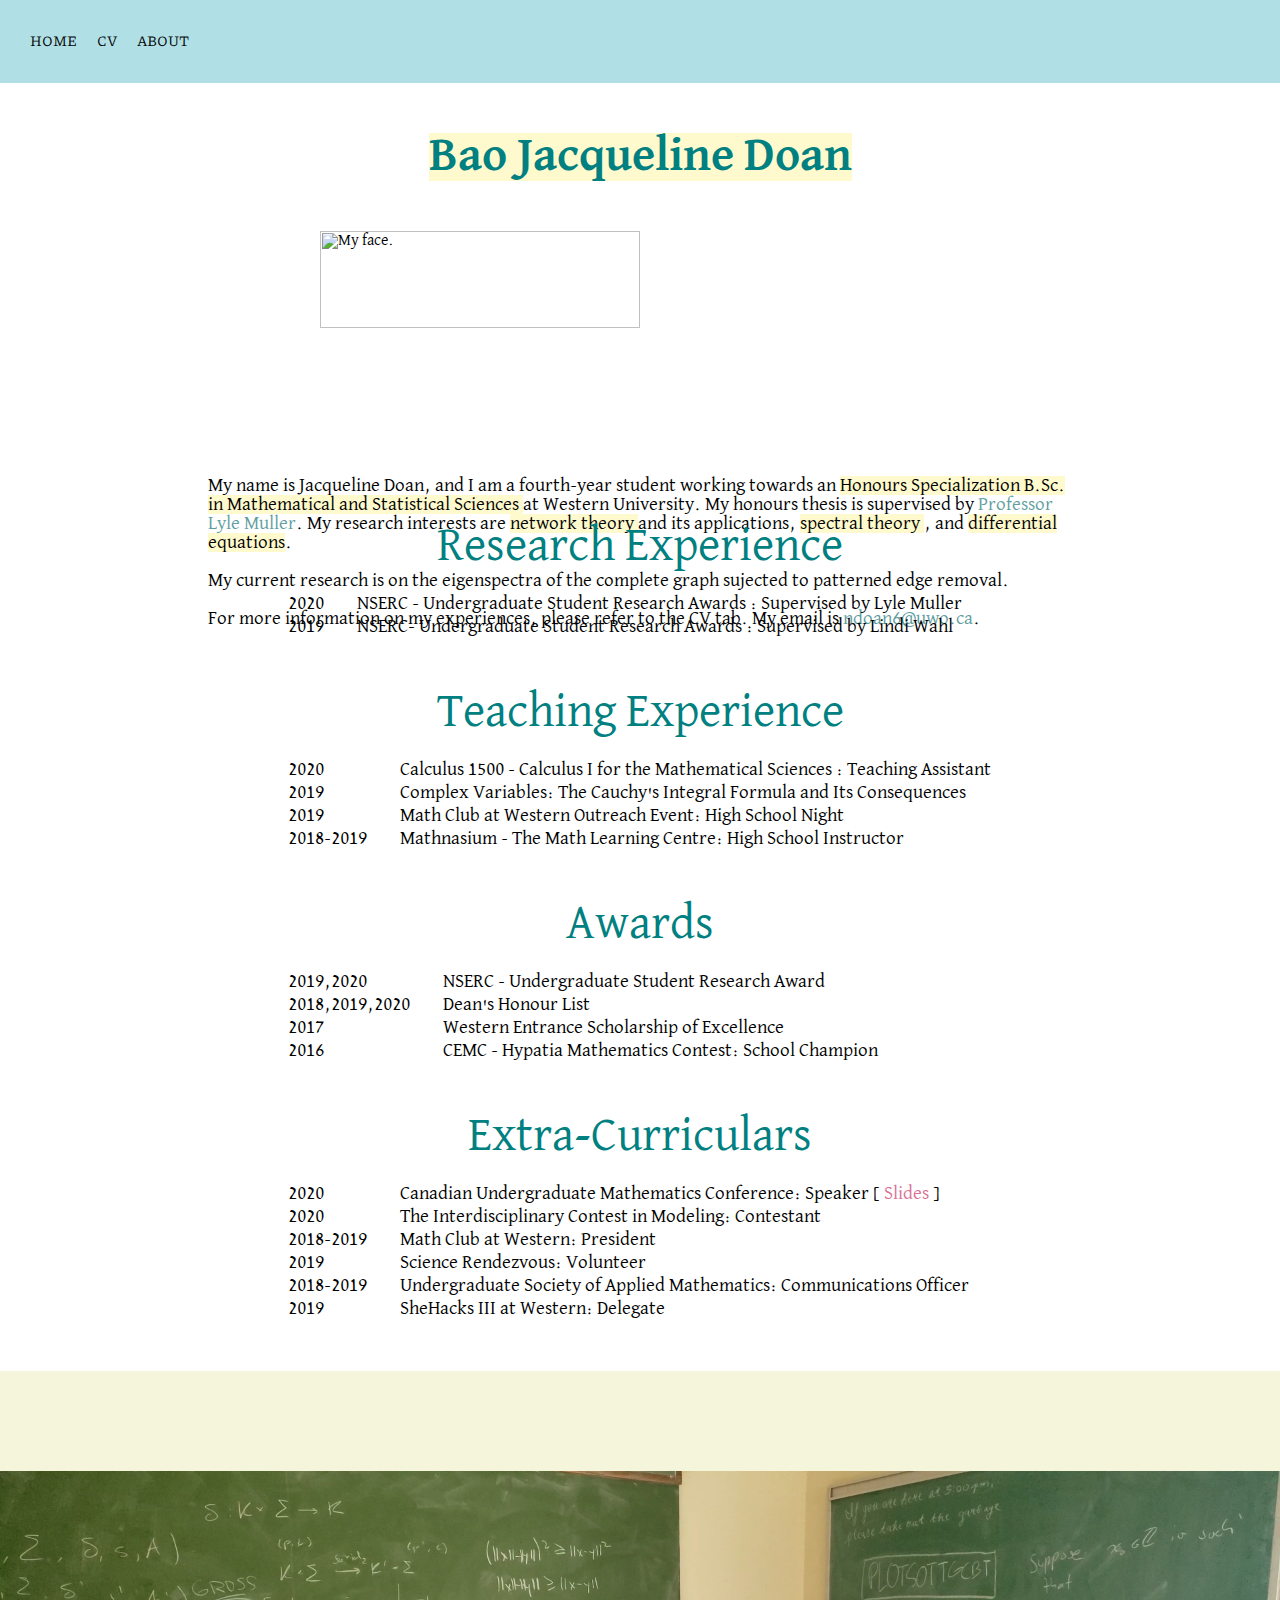
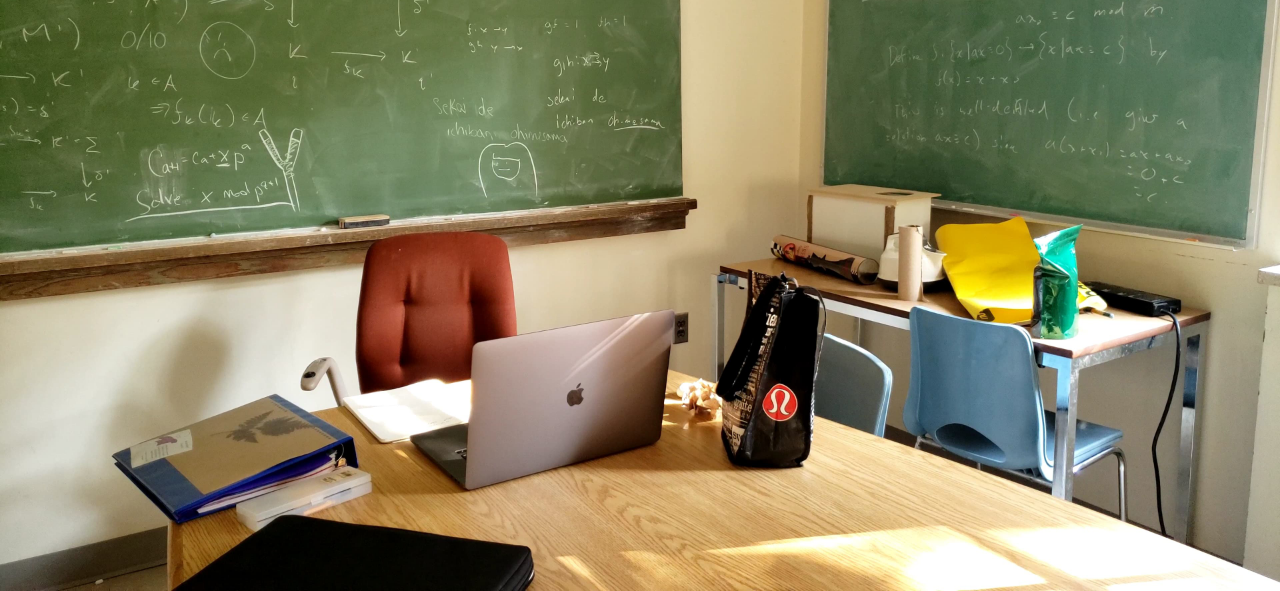
==== index.html @ bd66a8ce "Add files via upload" ====
</<!DOCTYPE html>
<html lang="en" dir="ltr">
<!-- Hello, fancy seeing you here. Before you look at my codes, keep in mind that I learned HTML and CSS in a day and put this website together right after.
Go easy on me. -->
  <head>
    <meta  harset="utf-8" name="viewport" content="width=device-width, initial-scale=1">
    <title>Jacqueline Doan</title>
    <!-- fonts go here -->
    <link href="https://fonts.googleapis.com/css2?family=David+Libre&display=swap" rel="stylesheet">
    <link href="https://fonts.googleapis.com/css2?family=Piazzolla:ital,wght@1,600&display=swap" rel="stylesheet">
    <link rel="stylesheet" href="styles.css">
  </head>
  <body>
    <div class="container">
            <!-- NAVBAR-->
            <div class="nav-wrapper" id="navbar">
                <div class="leftside">
                      <div class="nav-link-wrapper">
                          <a href="index.html">Home</a>
                      </div>
                      <div class="nav-link-wrapper">
                          <a href="CVweb.pdf">CV</a>
                      </div>
                      <div class="nav-link-wrapper">
                          <a href="about.html">About</a>
                      </div>
                </div>
              <!-- <div class="rightside">
                      <div class="brand">
                        <div> JACQUELINE DOAN </div>
                      </div>
              </div> -->
            </div>
            <!-- CONTENT -->
            <div class="content-wrapper" >

               <div class="profile-wrapper">
                 <div class="name">
                   <span class="highlightme"> Bao Jacqueline Doan </span>
                 </div>
                <div class="profile-img">
                <img src="images/profile3.jpeg" alt="My face." style="height:50%;">
                </div>
                <div class="subtitles">
                  <p> My name is Jacqueline Doan, and I am a fourth-year student working towards an <span class="highlightme">Honours Specialization B.Sc. in Mathematical and Statistical Sciences </span> at Western University. My honours thesis is supervised by <a href="https://www.mullerlab.ca">Professor Lyle Muller</a>.
                  My research interests are <span class="highlightme">network theory </span> and its applications, <span class="highlightme">spectral theory </span>, and <span class="highlightme">differential equations</span>. </p>
                  <p> My current research is on the eigenspectra of the complete graph sujected to patterned edge removal. </p>
                  <p>For more information on my experiences, please refer to the CV tab. My email is <a href="mailto:ndoan6@uwo.ca">ndoan6@uwo.ca</a>. </p>
               </div>
              </div>

              <div class="cvsum-wrapper">
                  <div class="title"> Research Experience </div>
                    <div class"experiences">
                        <table class="center">
                              <tr>
                              <td>2020</td>
                              <td> NSERC - Undergraduate Student Research Awards : Supervised by Lyle Muller </td>
                              </tr>
                              <tr>
                              <td>2019</td>
                              <td> NSERC- Undergraduate Student Research Awards : Supervised by Lindi Wahl</td>
                            </tr>
                          </table>
                        </div>
                  <!-- <div class="experiences">
                      <div class="ls"> <div> 2020 </div> <div>2019</div>  </div>
                      <div class="rs">
                        <div> Natural Sciences and Engineering Research Council of Canada - Undergraduate Student Research Awards : Supervised by Lyle Muller </div>
                        <div> Natural Sciences and Engineering Research Council of Canada - Undergraduate Student Research Awards : Supervised by Lindi Wahl </div>

                     </div>
                  </div> -->
                  <div class="title"> Teaching Experience </div>
                  <div class="experiences">
                      <table class="center" >
                        <tr>
                        <td> 2020 </td> <td> Calculus 1500 - Calculus I for the Mathematical Sciences : Teaching Assistant </td>
                        </tr>
                        <tr>
                        <td> 2019 </td> <td> Complex Variables: The Cauchy's Integral Formula and Its Consequences</td>
                        </tr>
                        <tr>
                        <td> 2019 </td> <td> Math Club at Western Outreach Event: High School Night </td>
                        </tr>
                        <tr>
                        <td> 2018-2019 </td> <td> Mathnasium - The Math Learning Centre: High School Instructor </td>
                        </tr>
                      </table>
                  </div>
                  <div class="title"> Awards </div>
                  <div class="experiences">
                    <table class="center" >
                      <tr>
                      <td> 2019,2020 </td> <td> NSERC - Undergraduate Student Research Award </td>
                      </tr>
                      <tr>
                      <td> 2018,2019,2020 </td> <td> Dean's Honour List</td>
                      </tr>
                      <tr>
                      <td> 2017 </td> <td> Western Entrance Scholarship of Excellence </td>
                      </tr>
                      <tr>
                      <td> 2016 </td> <td> CEMC - Hypatia Mathematics Contest: School Champion </td>
                      </tr>
                    </table>
                  </div>
                  <div class="title"> Extra-Curriculars </div>
                  <div class="experiences">
                    <table class="center" >
                      <tr>
                      <td> 2020 </td> <td> Canadian Undergraduate Mathematics Conference: Speaker [<a href="CUMC2020.pdf"> Slides </a>] </td>
                      </tr>
                      <tr>
                      <td> 2020 </td> <td> The Interdisciplinary Contest in Modeling: Contestant</td>
                      </tr>
                      <tr>
                      <td> 2018-2019 </td> <td> Math Club at Western: President </td>
                      </tr>
                      <tr>
                      <td> 2019 </td> <td> Science Rendezvous: Volunteer </td>
                      </tr>
                      <td> 2018-2019 </td> <td> Undergraduate Society of Applied Mathematics: Communications Officer </td>
                      </tr>
                      <tr>
                      <td> 2019 </td> <td> SheHacks III at Western: Delegate </td>
                      </tr>
                    </table>
                  </div>
              </div>
          </div>
          <!-- FOOTER -->
          <div class="footer-wrapper">
          <img src="images/backgroundmath2.jpg" alt="room.">
          <div class="overlay">
            <div class="footer-text">
                <p> Please feel free to reach out to me at <a href="mailto:ndoan6@uwo.ca">ndoan6@uwo.ca</a> if you have any questions. </p>
            </div>
          </div>


        </div>
  </div>

<script>

  window.onscroll = function() {myFunction()};

  var header = document.getElementById("navbar");
  var sticky = header.offsetTop;

  function myFunction() {
    if (window.pageYOffset >= sticky) {
      header.classList.add("sticky");
    } else {
      header.classList.remove("sticky");
    }
  }
  </script>

  </body>
</html>
---- styles.css ----
/*Master style*/
body{
  margin: 0px;
}

.highlightme {background-color: LemonChiffon;}

.container{
  display: grid;
  grid-template-columns: 1fr;
  background-color: Beige;
}

.sticky {
  position: fixed;
  top: 0;
  width: 100%;
}

.sticky + .content-wrapper {
  padding-top: 60px;
}

a:link{
     color: PaleVioletRed;
     text-decoration: none;
}

a:hover{
     color: LightCoral;
     text-decoration: none;
}
a:visited{
  color: PaleVioletRed;
  text-decoration: line-through;
}


/* NAVBAR*/

.nav-wrapper{
  font-family: 'Piazzolla', sans-serif;
  display: flex;
  justify-content: space-between;
  padding: 30px;
  background-color: PowderBlue;
}

.leftside{
    display: flex;
}


.nav-wrapper > .leftside > div{
    margin-right: 20px;
    font-size: 0.9em;
    text-transform: uppercase;
}

.nav-link-wrapper{
  height: 22px;
  border-bottom: 1px solid transparent;
  transition: border-bottom 0.5s;
}

.nav-link-wrapper a {
  color: Black;
  text-decoration: none;
  transition: color 0.5s;
}

.nav-link-wrapper:hover {
  border-bottom: 1px solid black;
}

.nav-link-wrapper a:hover {
    color: Teal;
}

/* Content */
.content-wrapper{
  font-family: 'David Libre', sans-serif;
  display: grid;
  grid-template-columns: 1fr;
  background-color: White;
  margin-bottom: 100px;
}

.name{
  margin-top: 50px;
  margin-bottom: 20px;
  text-align: center;
  font-size: 3em;
  color: teal;
  font-weight: bold;
}

/* .profile-wrapper{
  position: relative;
} */

.profile-img img {
  display: block;
  margin-left: auto;
  margin-right: auto;
  margin-bottom: 50px;
  margin-top: 50px;
  }


.title{
  margin-top: 50px;
  margin-bottom: 20px;
  text-align: center;
  font-size: 3em;
  color: teal;
}

.subtitles {
  max-width: 45em;
  margin-left: auto;
  margin-right: auto;
  font-size: 1.2em;
  color: black;
}

.container > .content-wrapper > .profile-wrapper > .subtitles a:link{
    color: CadetBlue;
    text-decoration: none;
}
.container > .content-wrapper > .profile-wrapper > .subtitles a:hover{
    color: LightCoral;
    text-decoration: none;
}
.container > .content-wrapper > .profile-wrapper > .subtitles a:visited{
    color: PaleVioletRed;
    text-decoration: line-through;
}

table.center {
  margin-left:20%;
  margin-right:20%;
}

table{
  font-size: 1.2em;
  margin-bottom: 50px;
}

tr, td {
  padding-left: 30px;
}

tr:hover{
  background-color: LemonChiffon;
}

.footer-wrapper{
  position: relative;
  width: 100%;
  font-family: 'Piazzolla', sans-serif;
}
.footer-wrapper > img{
  display: block;
  width: 100%;
  height: auto;
}

.overlay {
  position: absolute;
  top: 0;
  bottom: 0;
  left: 0;
  right: 0;
  height: 100%;
  width: 100%;
  opacity: 0;
  transition: .5s ease;
  background-color: Teal;
}

.footer-wrapper:hover .overlay {
  opacity: 1;
}

.footer-text {
  margin: 30px;
  position: absolute;
  top: 50%;
  left: 50%;
  transform: translate(-50%, -50%);
  -ms-transform: translate(-50%, -50%);
  border-bottom: 1px solid LemonChiffon;
}

.footer-text p{
  text-align: center;
  color: LemonChiffon;
  font-size: 20px;
}


/* ABOUT ME */

.aboutprofile{
  display: flex;
  padding: 30px;
}

.rightside > p {
  padding: 30px;
  font-size: 1.2em;
}

.rightside{
  display: grid;
  grid-template-columns: 1fr;
}

.rightside > table {
  background-color: PowderBlue;
  padding: 30px;
}

.rightside > table tr:hover{
  text-decoration: line-through;
}

.rightside > h1{
  text-decoration: underline;
}

h1{
  text-align: center;
  color: Teal;
  margin-top: 30px;
  margin-bottom: 30px;
}
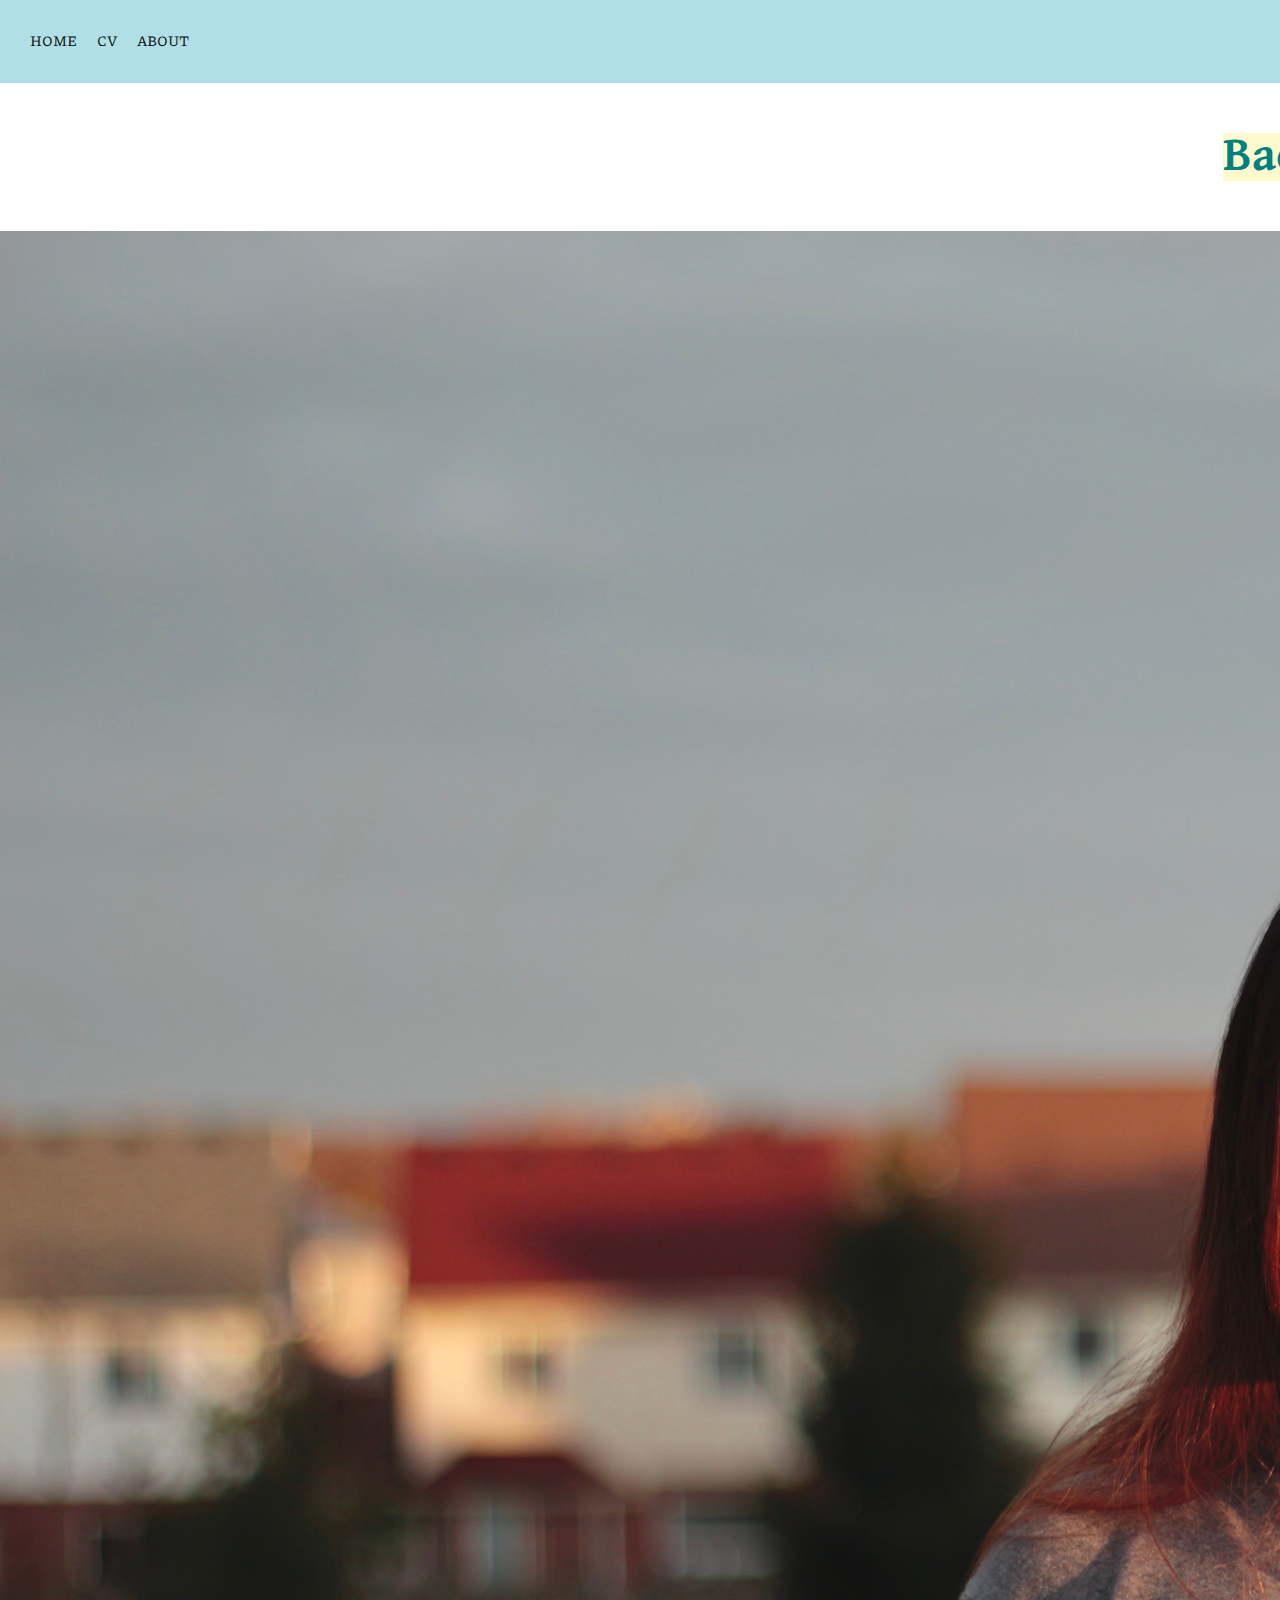
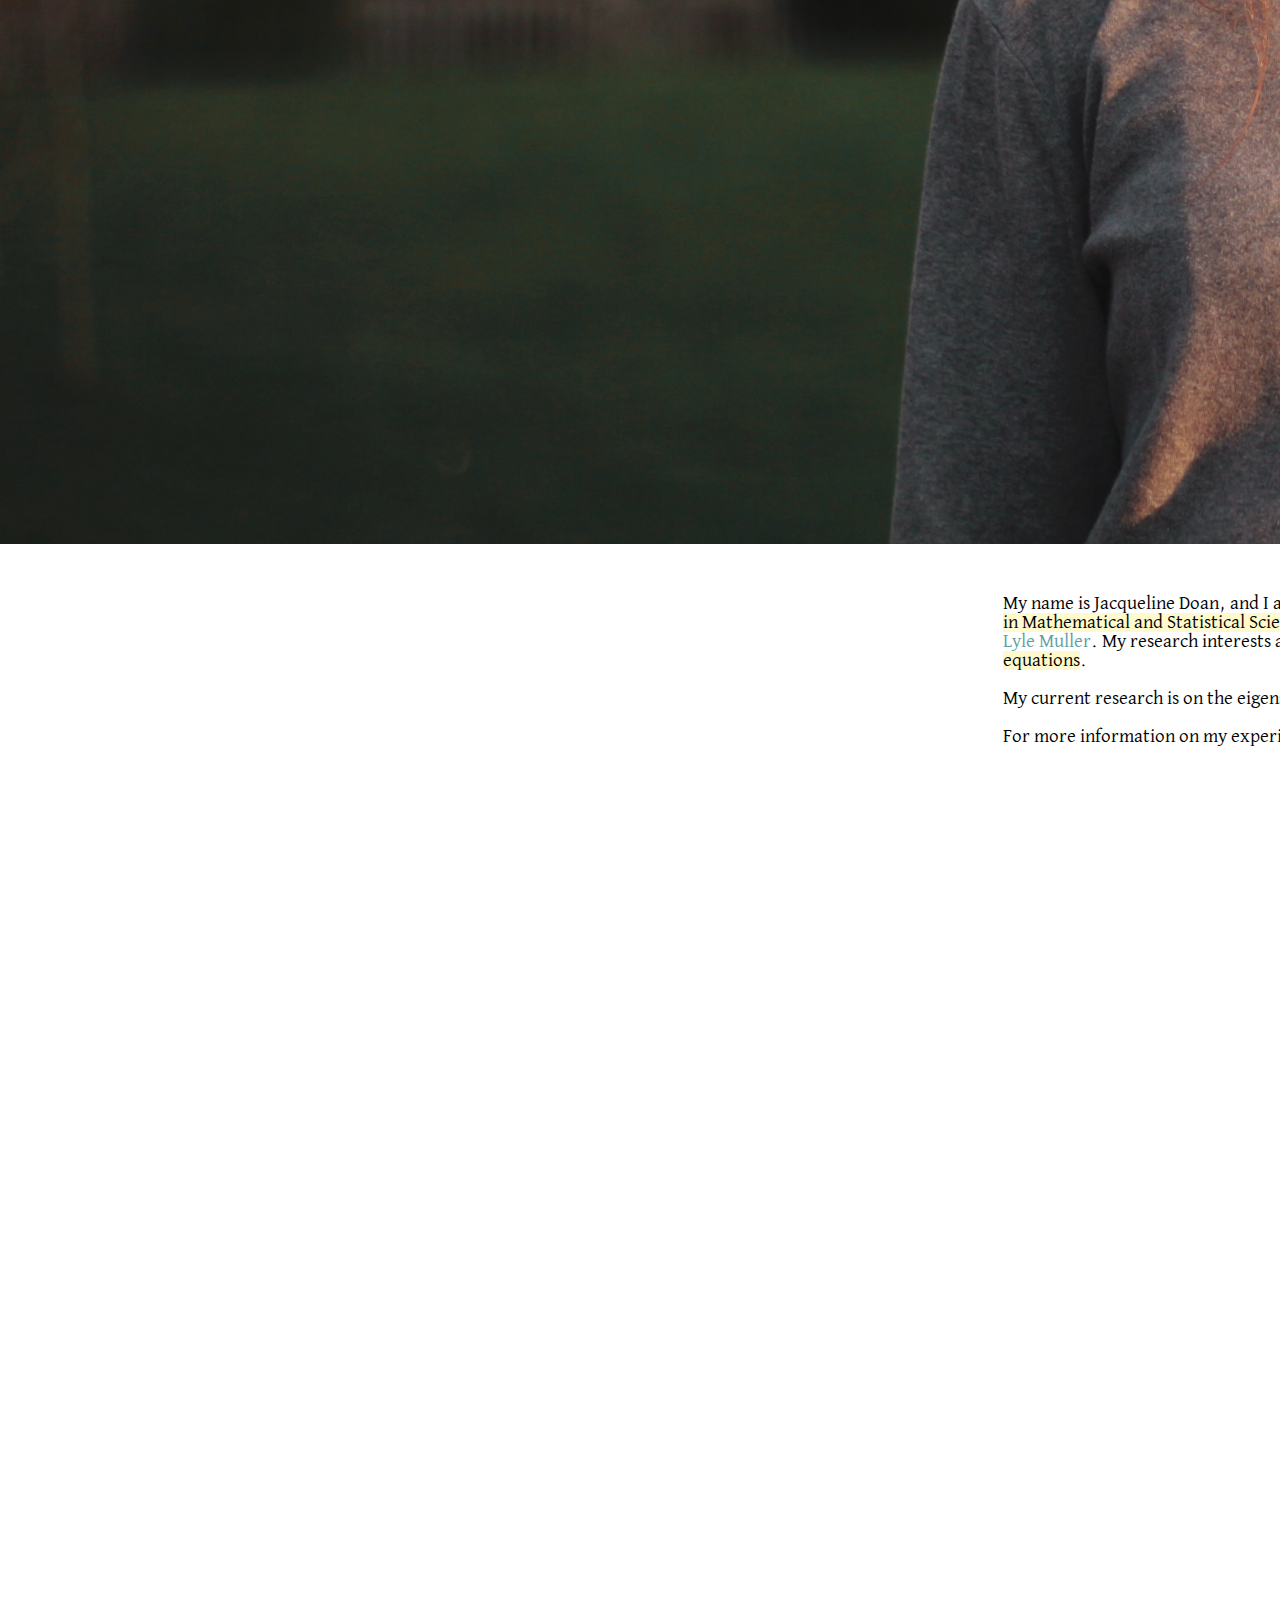
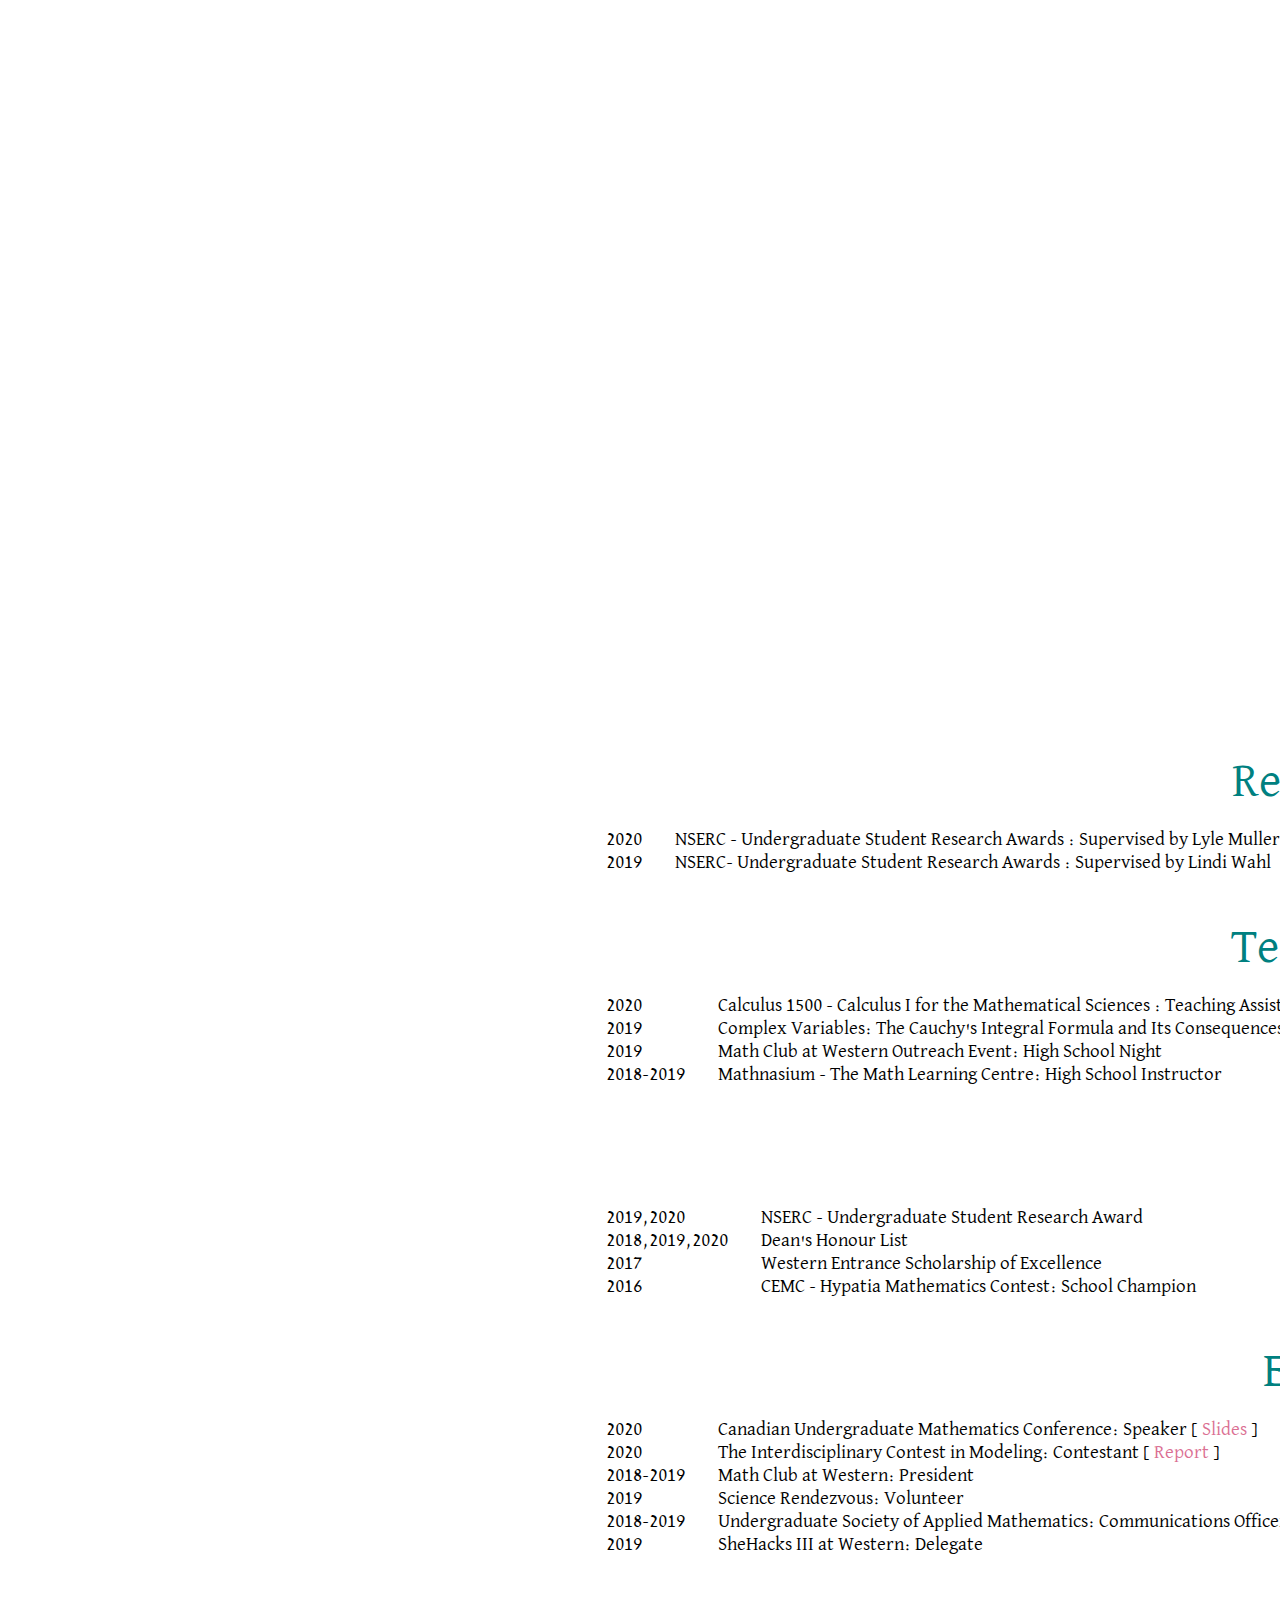
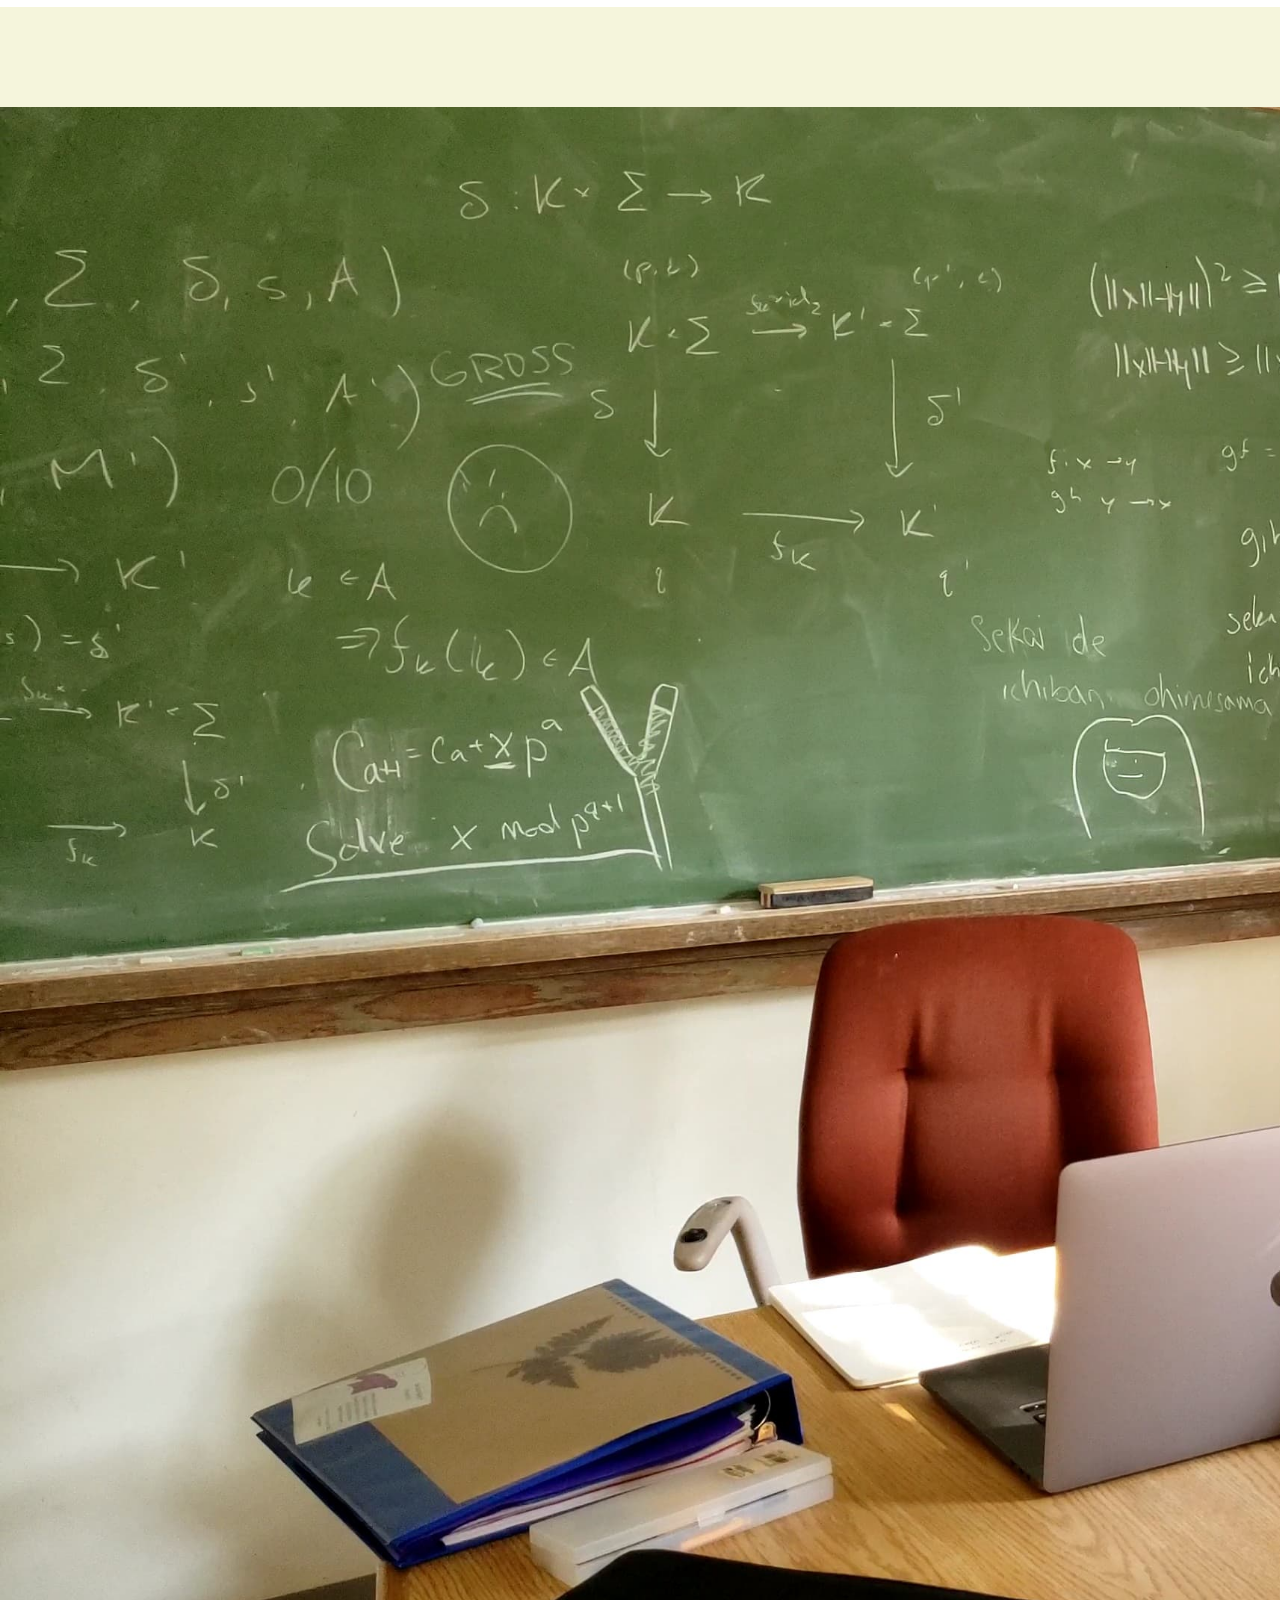
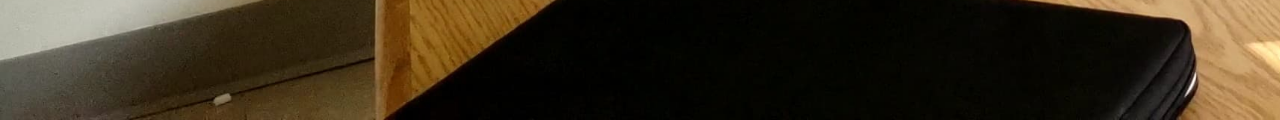
==== commit 4635aa6b: "Add files via upload" ====
--- a/index.html
+++ b/index.html
@@ -112,7 +112,7 @@
                       <td> 2020 </td> <td> Canadian Undergraduate Mathematics Conference: Speaker [<a href="CUMC2020.pdf"> Slides </a>] </td>
                       </tr>
                       <tr>
-                      <td> 2020 </td> <td> The Interdisciplinary Contest in Modeling: Contestant</td>
+                      <td> 2020 </td> <td> The Interdisciplinary Contest in Modeling: Contestant [ <a href="ICM.pdf"> Report </a>]</td>
                       </tr>
                       <tr>
                       <td> 2018-2019 </td> <td> Math Club at Western: President </td>
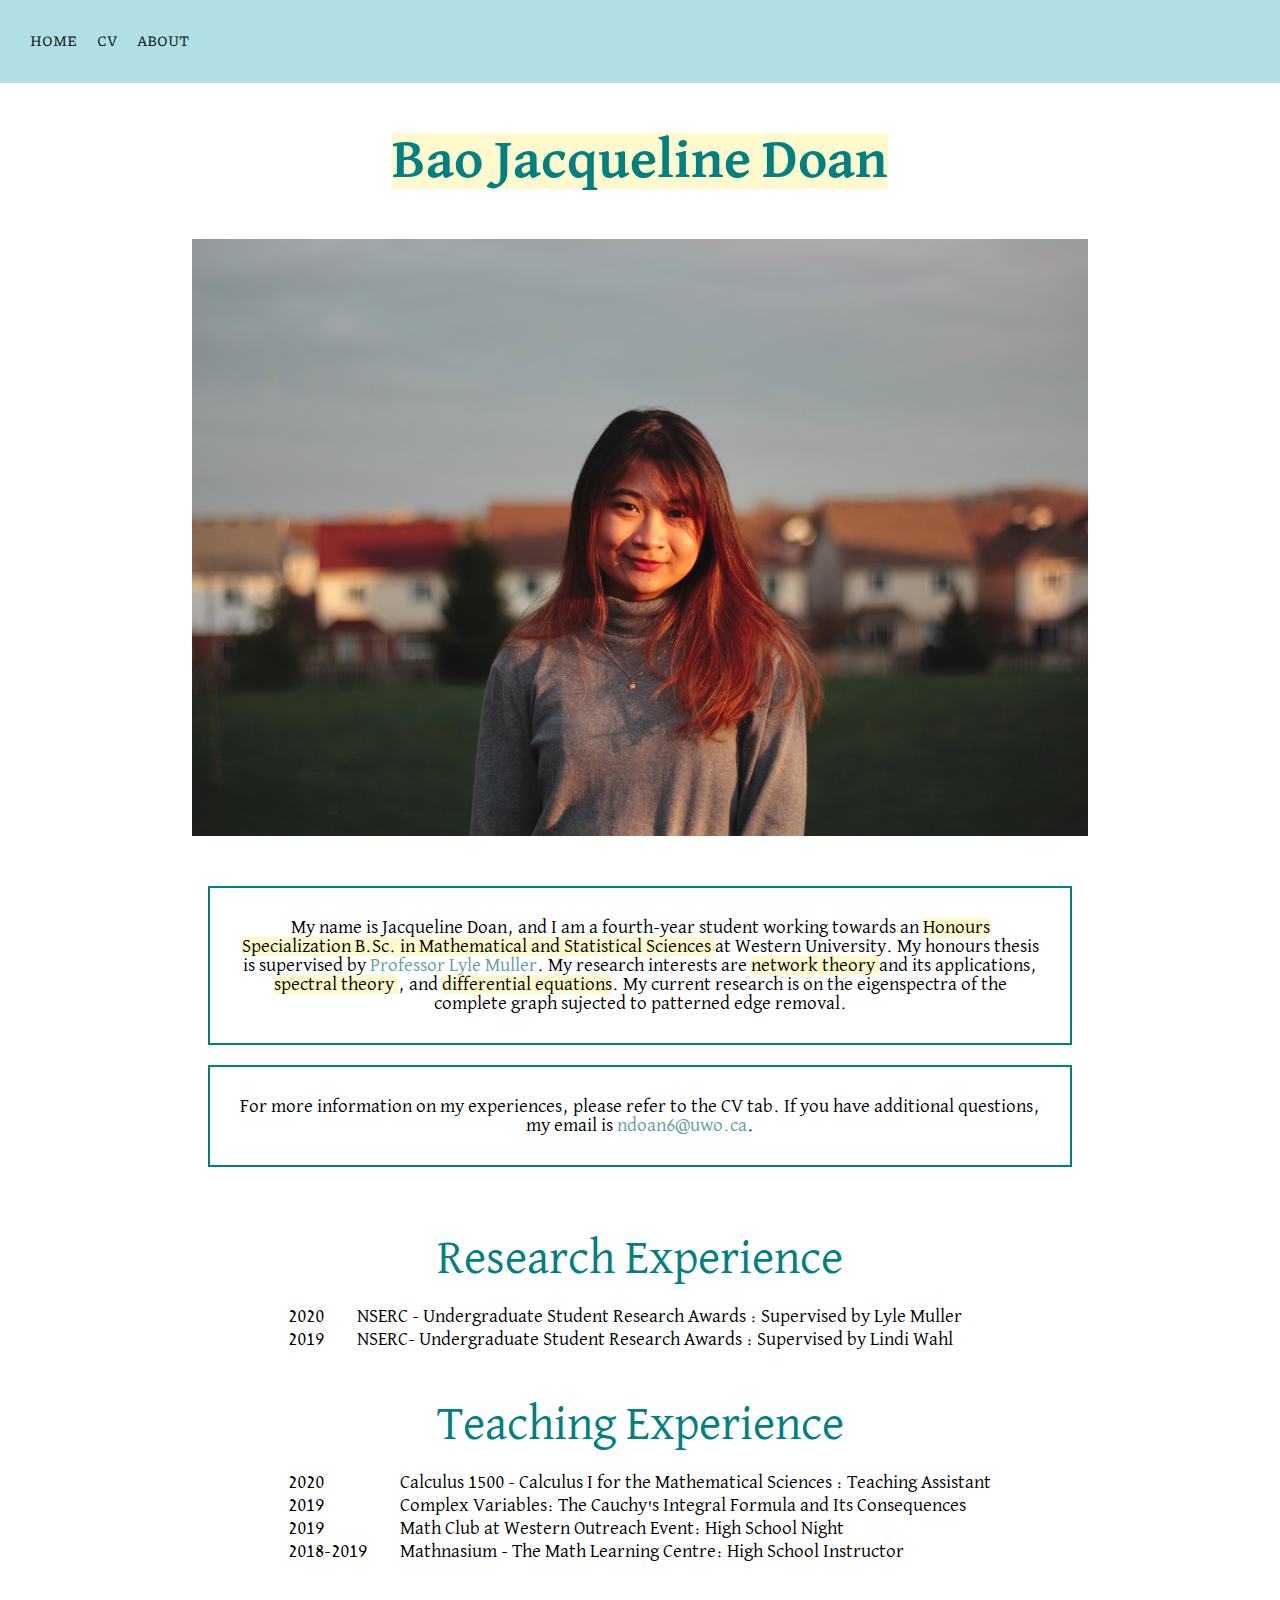
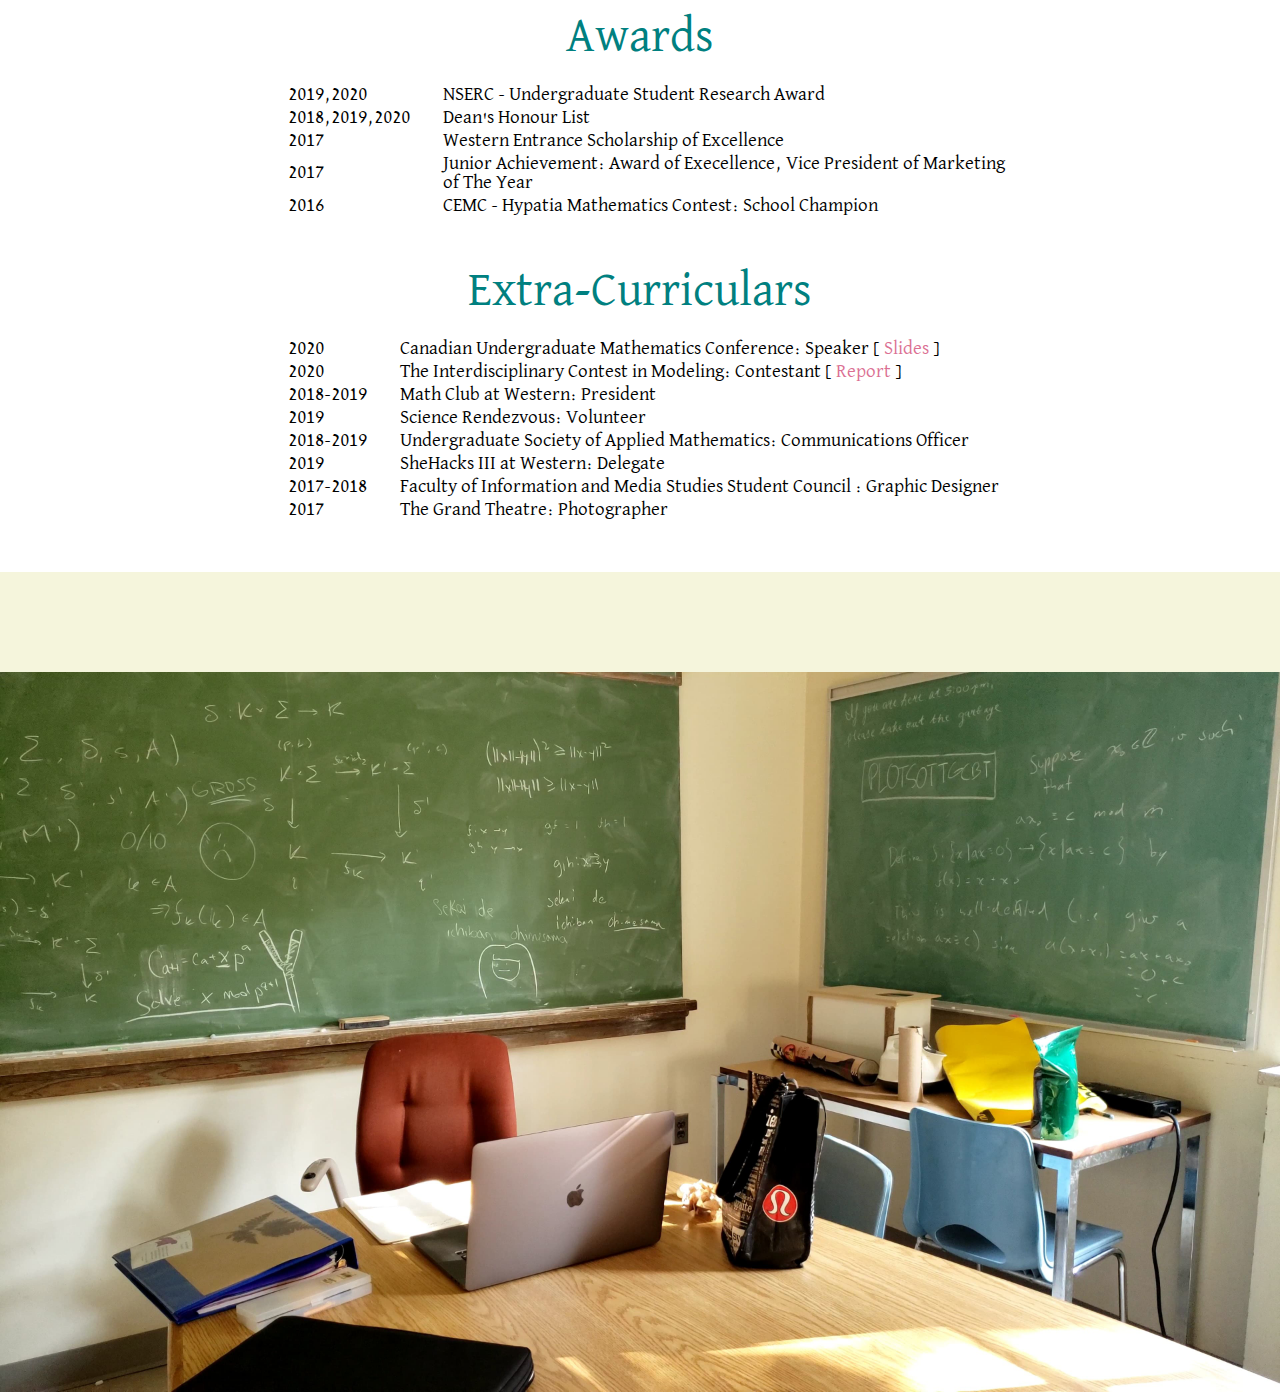
==== commit fd96d45e: "Add files via upload" ====
--- a/index.html
+++ b/index.html
@@ -39,13 +39,12 @@
                    <span class="highlightme"> Bao Jacqueline Doan </span>
                  </div>
                 <div class="profile-img">
-                <img src="images/profile3.jpeg" alt="My face." style="height:50%;">
+                <img src="images/profile3.jpeg" alt="My face." class="responsive">
                 </div>
                 <div class="subtitles">
                   <p> My name is Jacqueline Doan, and I am a fourth-year student working towards an <span class="highlightme">Honours Specialization B.Sc. in Mathematical and Statistical Sciences </span> at Western University. My honours thesis is supervised by <a href="https://www.mullerlab.ca">Professor Lyle Muller</a>.
-                  My research interests are <span class="highlightme">network theory </span> and its applications, <span class="highlightme">spectral theory </span>, and <span class="highlightme">differential equations</span>. </p>
-                  <p> My current research is on the eigenspectra of the complete graph sujected to patterned edge removal. </p>
-                  <p>For more information on my experiences, please refer to the CV tab. My email is <a href="mailto:ndoan6@uwo.ca">ndoan6@uwo.ca</a>. </p>
+                  My research interests are <span class="highlightme">network theory </span> and its applications, <span class="highlightme">spectral theory </span>, and <span class="highlightme">differential equations</span>. My current research is on the eigenspectra of the complete graph sujected to patterned edge removal. </p>
+                  <p>For more information on my experiences, please refer to the CV tab. If you have additional questions, my email is <a href="mailto:ndoan6@uwo.ca">ndoan6@uwo.ca</a>. </p>
                </div>
               </div>
 
@@ -63,14 +62,6 @@
                             </tr>
                           </table>
                         </div>
-                  <!-- <div class="experiences">
-                      <div class="ls"> <div> 2020 </div> <div>2019</div>  </div>
-                      <div class="rs">
-                        <div> Natural Sciences and Engineering Research Council of Canada - Undergraduate Student Research Awards : Supervised by Lyle Muller </div>
-                        <div> Natural Sciences and Engineering Research Council of Canada - Undergraduate Student Research Awards : Supervised by Lindi Wahl </div>
-
-                     </div>
-                  </div> -->
                   <div class="title"> Teaching Experience </div>
                   <div class="experiences">
                       <table class="center" >
@@ -101,6 +92,9 @@
                       <td> 2017 </td> <td> Western Entrance Scholarship of Excellence </td>
                       </tr>
                       <tr>
+                      <td> 2017 </td> <td> Junior Achievement: Award of Execellence, Vice President of Marketing of The Year </td>
+                      </tr>
+                      <tr>
                       <td> 2016 </td> <td> CEMC - Hypatia Mathematics Contest: School Champion </td>
                       </tr>
                     </table>
@@ -124,6 +118,12 @@
                       </tr>
                       <tr>
                       <td> 2019 </td> <td> SheHacks III at Western: Delegate </td>
+                      </tr>
+                      <tr>
+                      <td> 2017-2018 </td> <td> Faculty of Information and Media Studies Student Council : Graphic Designer </td>
+                      </tr>
+                      <tr>
+                      <td> 2017 </td> <td> The Grand Theatre: Photographer </td>
                       </tr>
                     </table>
                   </div>
--- a/styles.css
+++ b/styles.css
@@ -1,6 +1,10 @@
 /*Master style*/
 body{
   margin: 0px;
+}
+.responsive{
+  width: 70%;
+  height: auto;
 }
 
 .highlightme {background-color: LemonChiffon;}
@@ -90,9 +94,10 @@
   margin-top: 50px;
   margin-bottom: 20px;
   text-align: center;
-  font-size: 3em;
+  font-size: 3.5em;
   color: teal;
   font-weight: bold;
+  /* text-transform: uppercase; */
 }
 
 /* .profile-wrapper{
@@ -122,6 +127,11 @@
   margin-right: auto;
   font-size: 1.2em;
   color: black;
+}
+.subtitles p{
+  text-align: center;
+  border: 2px solid Teal;
+  padding: 30px;
 }
 
 .container > .content-wrapper > .profile-wrapper > .subtitles a:link{
@@ -203,30 +213,35 @@
 /* ABOUT ME */
 
 .aboutprofile{
-  display: flex;
-  padding: 30px;
-}
-
-.rightside > p {
+  display: grid;
+  grid-template-columns: 1fr;
+  padding: 30px;
+}
+
+.aboutimg{
+  width: 100%;
+  height: auto;
+}
+
+.aboutprofile > p {
+  text-align: center;
   padding: 30px;
   font-size: 1.2em;
-}
-
-.rightside{
-  display: grid;
-  grid-template-columns: 1fr;
-}
-
-.rightside > table {
+  margin-left: auto;
+  margin-right: auto;
+  border: 2px solid Teal;
+}
+
+.aboutprofile > table {
   background-color: PowderBlue;
   padding: 30px;
 }
 
-.rightside > table tr:hover{
+.aboutprofile > table tr:hover{
   text-decoration: line-through;
 }
 
-.rightside > h1{
+.aboutprofile > h1{
   text-decoration: underline;
 }
 
@@ -236,3 +251,25 @@
   margin-top: 30px;
   margin-bottom: 30px;
 }
+
+/*portfolio*/
+.portfolio{
+  display: grid;
+  grid-template-columns: 1fr 1fr 1fr;
+}
+
+.col1 img{
+  width: 100%;
+  height: auto;
+}
+
+.col2 img{
+  width: 100%;
+  height: auto;
+}
+
+
+.col3 img{
+  width: 100%;
+  height: auto;
+}
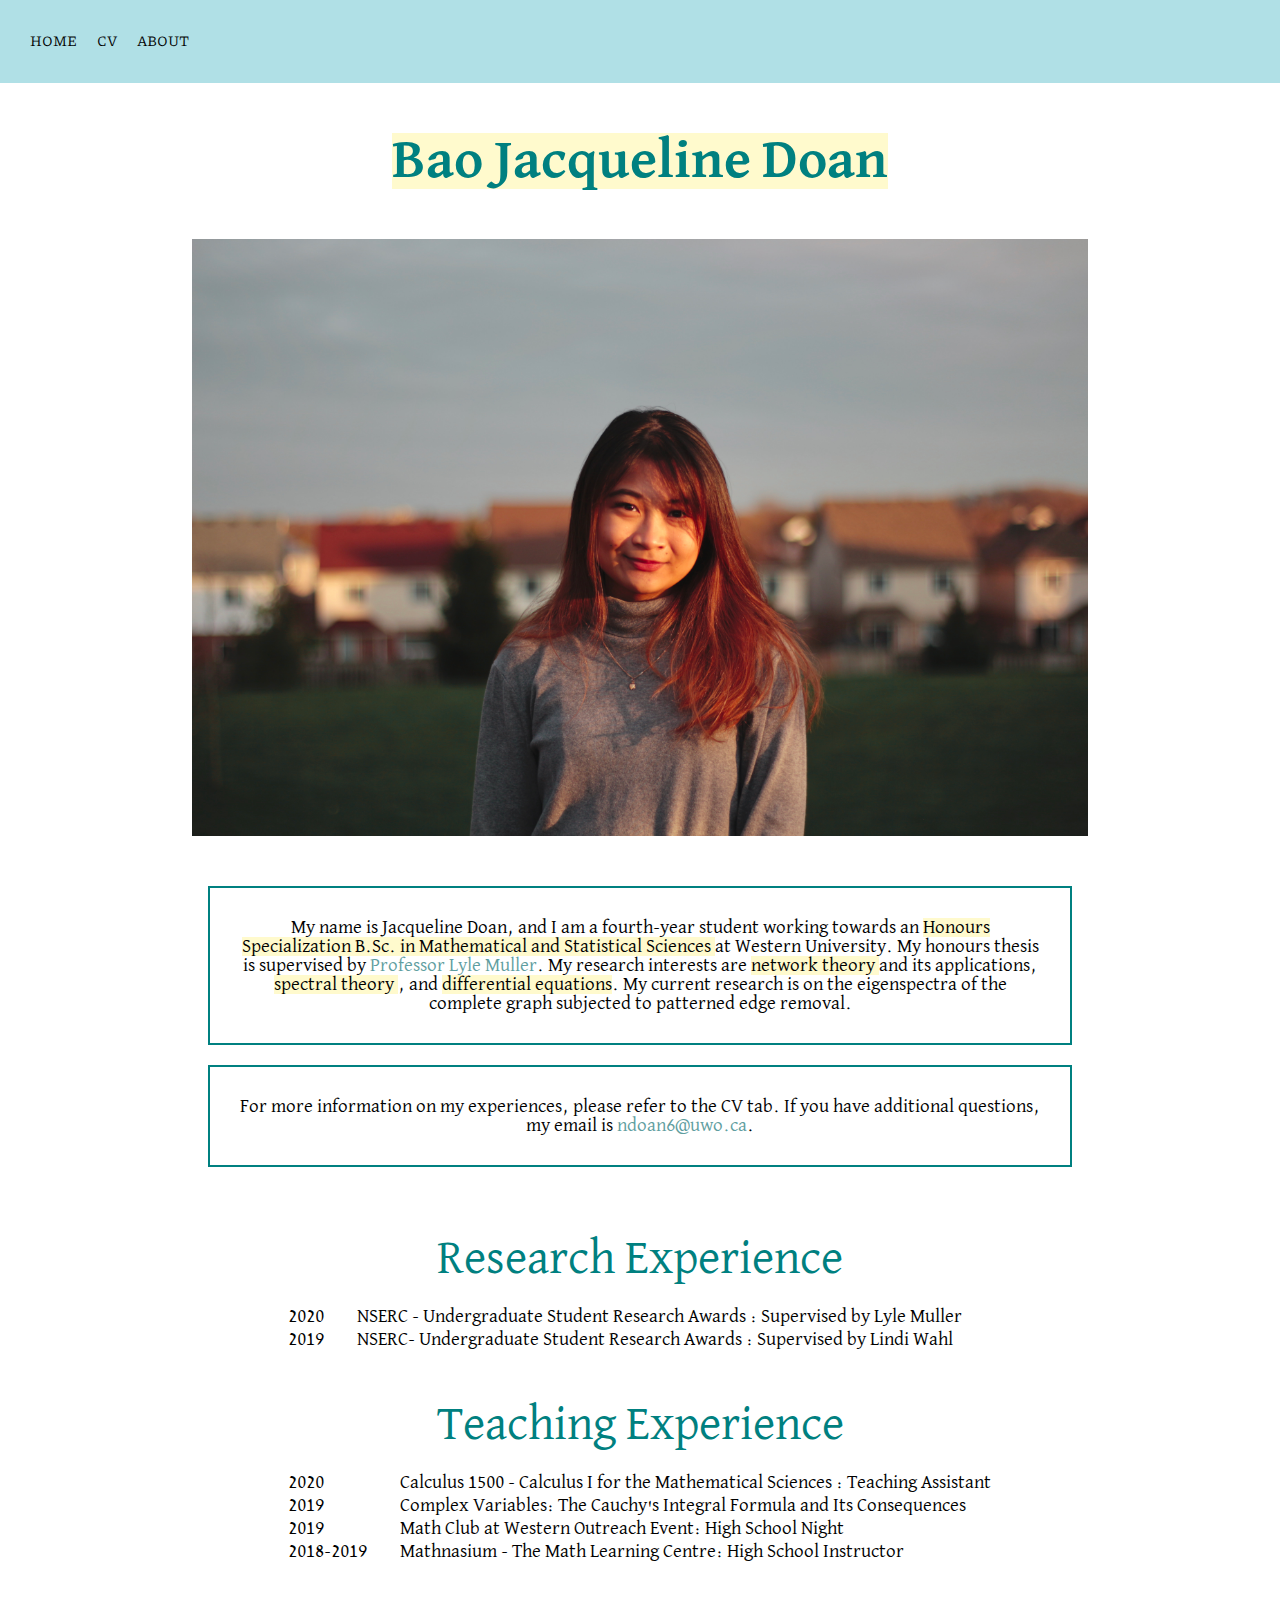
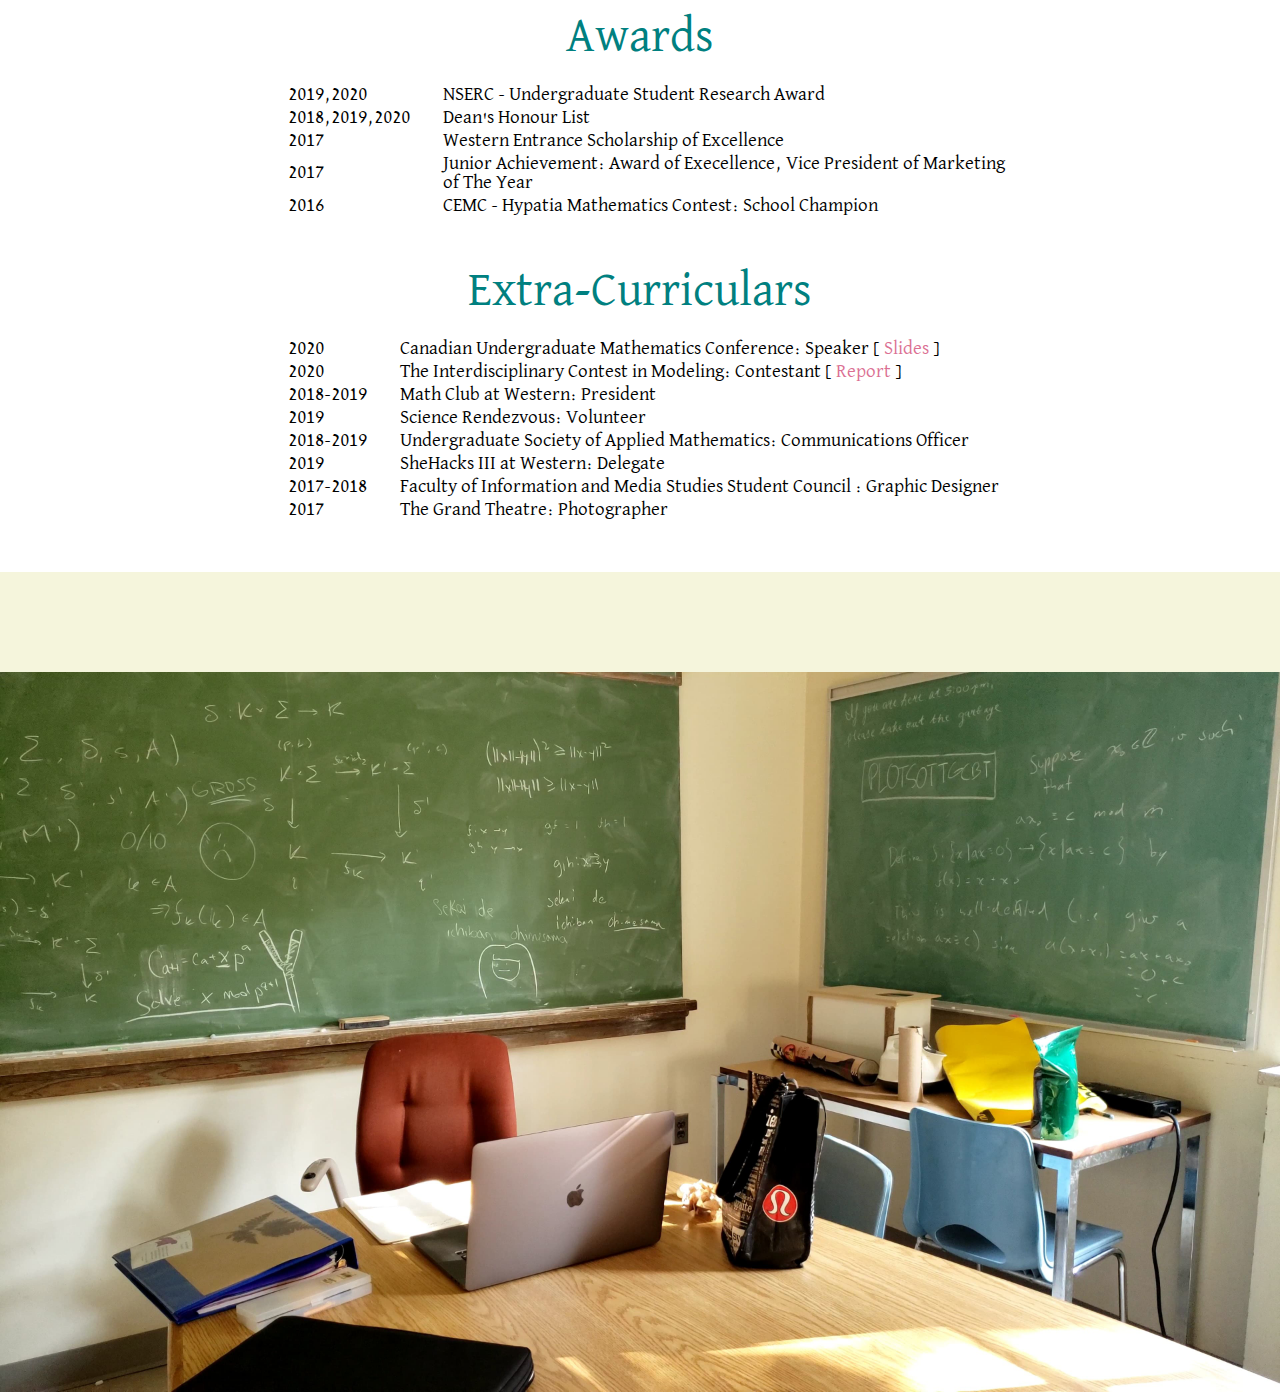
==== commit 472c8f88: "fixed typo" ====
--- a/index.html
+++ b/index.html
@@ -43,7 +43,7 @@
                 </div>
                 <div class="subtitles">
                   <p> My name is Jacqueline Doan, and I am a fourth-year student working towards an <span class="highlightme">Honours Specialization B.Sc. in Mathematical and Statistical Sciences </span> at Western University. My honours thesis is supervised by <a href="https://www.mullerlab.ca">Professor Lyle Muller</a>.
-                  My research interests are <span class="highlightme">network theory </span> and its applications, <span class="highlightme">spectral theory </span>, and <span class="highlightme">differential equations</span>. My current research is on the eigenspectra of the complete graph sujected to patterned edge removal. </p>
+                  My research interests are <span class="highlightme">network theory </span> and its applications, <span class="highlightme">spectral theory </span>, and <span class="highlightme">differential equations</span>. My current research is on the eigenspectra of the complete graph subjected to patterned edge removal. </p>
                   <p>For more information on my experiences, please refer to the CV tab. If you have additional questions, my email is <a href="mailto:ndoan6@uwo.ca">ndoan6@uwo.ca</a>. </p>
                </div>
               </div>
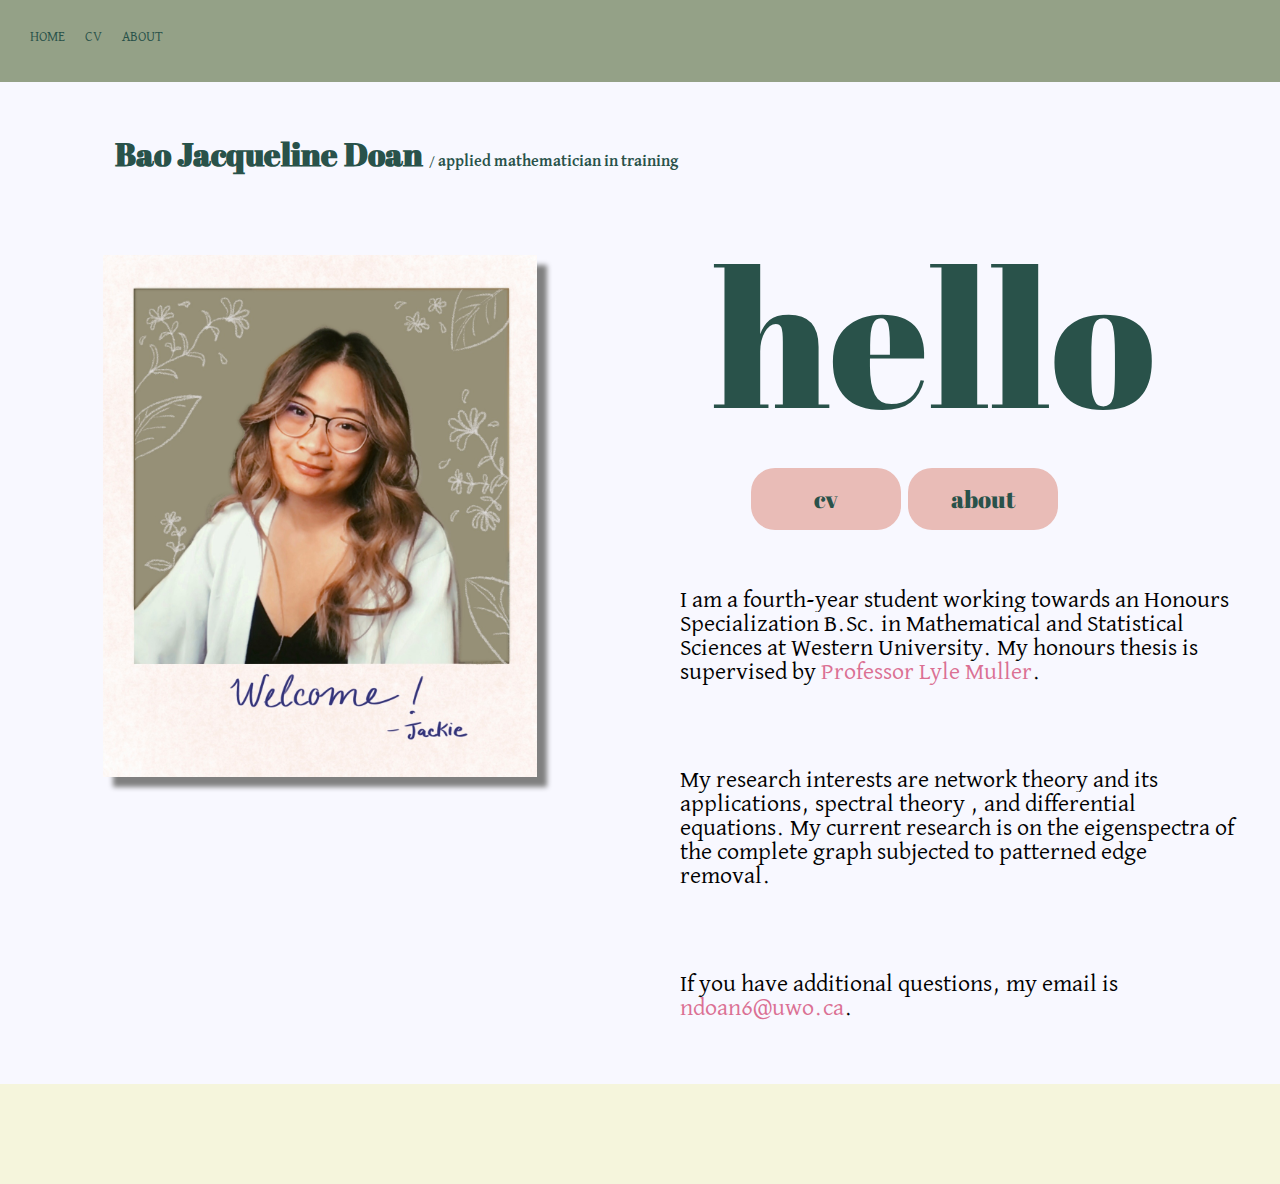
==== commit 5124a0f6: "updated homepage" ====
--- a/index.html
+++ b/index.html
@@ -8,7 +8,35 @@
     <!-- fonts go here -->
     <link href="https://fonts.googleapis.com/css2?family=David+Libre&display=swap" rel="stylesheet">
     <link href="https://fonts.googleapis.com/css2?family=Piazzolla:ital,wght@1,600&display=swap" rel="stylesheet">
+    <link href="https://fonts.googleapis.com/css2?family=Abril+Fatface&display=swap" rel="stylesheet">
     <link rel="stylesheet" href="styles.css">
+    <style>
+* {
+  box-sizing: border-box;
+}
+
+/* Create two equal columns that floats next to each other */
+.column {
+  float: left;
+  width: 50%;
+  padding: 10px;
+  /* height: 300px; /* Should be removed. Only for demonstration */ */
+}
+
+/* Clear floats after the columns */
+.row:after {
+  content: "";
+  display: table;
+  clear: both;
+}
+
+/* Responsive layout - makes the two columns stack on top of each other instead of next to each other */
+@media screen and (max-width: 600px) {
+  .column {
+    width: 100%;
+  }
+}
+</style>
   </head>
   <body>
     <div class="container">
@@ -25,121 +53,48 @@
                           <a href="about.html">About</a>
                       </div>
                 </div>
-              <!-- <div class="rightside">
-                      <div class="brand">
-                        <div> JACQUELINE DOAN </div>
-                      </div>
-              </div> -->
             </div>
             <!-- CONTENT -->
             <div class="content-wrapper" >
 
                <div class="profile-wrapper">
-                 <div class="name">
-                   <span class="highlightme"> Bao Jacqueline Doan </span>
-                 </div>
-                <div class="profile-img">
-                <img src="images/profile3.jpeg" alt="My face." class="responsive">
-                </div>
-                <div class="subtitles">
-                  <p> My name is Jacqueline Doan, and I am a fourth-year student working towards an <span class="highlightme">Honours Specialization B.Sc. in Mathematical and Statistical Sciences </span> at Western University. My honours thesis is supervised by <a href="https://www.mullerlab.ca">Professor Lyle Muller</a>.
-                  My research interests are <span class="highlightme">network theory </span> and its applications, <span class="highlightme">spectral theory </span>, and <span class="highlightme">differential equations</span>. My current research is on the eigenspectra of the complete graph subjected to patterned edge removal. </p>
-                  <p>For more information on my experiences, please refer to the CV tab. If you have additional questions, my email is <a href="mailto:ndoan6@uwo.ca">ndoan6@uwo.ca</a>. </p>
-               </div>
+                 <div class="name"> <span style="font-size: 2em; font-family: Abril Fatface"> Bao Jacqueline Doan </span>  <span style="font-size: 1em"  > / applied mathematician in training </span> </div>
+
+                 <div class="row">
+                           <div class="column" style="background-color:#F8F8FF;">
+
+                             <div class="profile-img">
+                             <img src="images/welcome.jpeg" alt="My face." class="responsive">
+                             </div>
+
+                           </div>
+
+                           <div class="column" style="background-color:#F8F8FF;">
+                             <div class="greet">  hello  </div>
+                             <div class="button-wrapper">
+                               <form> <button class="button-style" formaction="CVweb.pdf"> cv </button> <button class="button-style" formaction="about.html"> about </button> </form>
+                              </div>
+                             <div class="subtitles">
+                             <p>I am a fourth-year student working towards an <span class="highlightme">Honours Specialization B.Sc. in Mathematical and Statistical Sciences </span> at Western University. My honours thesis is supervised by <a href="https://www.mullerlab.ca">Professor Lyle Muller</a>. </p>
+                             <p>My research interests are <span class="highlightme">network theory </span> and its applications, <span class="highlightme">spectral theory </span>, and <span class="highlightme">differential equations</span>. My current research is on the eigenspectra of the complete graph subjected to patterned edge removal. </p>
+                             <p>If you have additional questions, my email is <a href="mailto:ndoan6@uwo.ca">ndoan6@uwo.ca</a>. </p>
+                           </div>
+                          </div>
+
               </div>
 
-              <div class="cvsum-wrapper">
-                  <div class="title"> Research Experience </div>
-                    <div class"experiences">
-                        <table class="center">
-                              <tr>
-                              <td>2020</td>
-                              <td> NSERC - Undergraduate Student Research Awards : Supervised by Lyle Muller </td>
-                              </tr>
-                              <tr>
-                              <td>2019</td>
-                              <td> NSERC- Undergraduate Student Research Awards : Supervised by Lindi Wahl</td>
-                            </tr>
-                          </table>
-                        </div>
-                  <div class="title"> Teaching Experience </div>
-                  <div class="experiences">
-                      <table class="center" >
-                        <tr>
-                        <td> 2020 </td> <td> Calculus 1500 - Calculus I for the Mathematical Sciences : Teaching Assistant </td>
-                        </tr>
-                        <tr>
-                        <td> 2019 </td> <td> Complex Variables: The Cauchy's Integral Formula and Its Consequences</td>
-                        </tr>
-                        <tr>
-                        <td> 2019 </td> <td> Math Club at Western Outreach Event: High School Night </td>
-                        </tr>
-                        <tr>
-                        <td> 2018-2019 </td> <td> Mathnasium - The Math Learning Centre: High School Instructor </td>
-                        </tr>
-                      </table>
-                  </div>
-                  <div class="title"> Awards </div>
-                  <div class="experiences">
-                    <table class="center" >
-                      <tr>
-                      <td> 2019,2020 </td> <td> NSERC - Undergraduate Student Research Award </td>
-                      </tr>
-                      <tr>
-                      <td> 2018,2019,2020 </td> <td> Dean's Honour List</td>
-                      </tr>
-                      <tr>
-                      <td> 2017 </td> <td> Western Entrance Scholarship of Excellence </td>
-                      </tr>
-                      <tr>
-                      <td> 2017 </td> <td> Junior Achievement: Award of Execellence, Vice President of Marketing of The Year </td>
-                      </tr>
-                      <tr>
-                      <td> 2016 </td> <td> CEMC - Hypatia Mathematics Contest: School Champion </td>
-                      </tr>
-                    </table>
-                  </div>
-                  <div class="title"> Extra-Curriculars </div>
-                  <div class="experiences">
-                    <table class="center" >
-                      <tr>
-                      <td> 2020 </td> <td> Canadian Undergraduate Mathematics Conference: Speaker [<a href="CUMC2020.pdf"> Slides </a>] </td>
-                      </tr>
-                      <tr>
-                      <td> 2020 </td> <td> The Interdisciplinary Contest in Modeling: Contestant [ <a href="ICM.pdf"> Report </a>]</td>
-                      </tr>
-                      <tr>
-                      <td> 2018-2019 </td> <td> Math Club at Western: President </td>
-                      </tr>
-                      <tr>
-                      <td> 2019 </td> <td> Science Rendezvous: Volunteer </td>
-                      </tr>
-                      <td> 2018-2019 </td> <td> Undergraduate Society of Applied Mathematics: Communications Officer </td>
-                      </tr>
-                      <tr>
-                      <td> 2019 </td> <td> SheHacks III at Western: Delegate </td>
-                      </tr>
-                      <tr>
-                      <td> 2017-2018 </td> <td> Faculty of Information and Media Studies Student Council : Graphic Designer </td>
-                      </tr>
-                      <tr>
-                      <td> 2017 </td> <td> The Grand Theatre: Photographer </td>
-                      </tr>
-                    </table>
-                  </div>
-              </div>
+
           </div>
           <!-- FOOTER -->
           <div class="footer-wrapper">
-          <img src="images/backgroundmath2.jpg" alt="room.">
-          <div class="overlay">
-            <div class="footer-text">
-                <p> Please feel free to reach out to me at <a href="mailto:ndoan6@uwo.ca">ndoan6@uwo.ca</a> if you have any questions. </p>
-            </div>
-          </div>
+          <!-- <img src="images/backgroundmath2.jpg" alt="room.">
+          <div class="overlay"> -->
+            <!-- <div class="footer-text">
+                <p>  </p>
+            </div> -->
+          <!-- </div> -->
+        </div>
 
-
-        </div>
   </div>
 
 <script>
--- a/styles.css
+++ b/styles.css
@@ -7,7 +7,7 @@
   height: auto;
 }
 
-.highlightme {background-color: LemonChiffon;}
+.highlightme {background-color: ghostwhite;}
 
 .container{
   display: grid;
@@ -43,11 +43,11 @@
 /* NAVBAR*/
 
 .nav-wrapper{
-  font-family: 'Piazzolla', sans-serif;
+  font-family: 'David Libre', sans-serif;
   display: flex;
   justify-content: space-between;
   padding: 30px;
-  background-color: PowderBlue;
+  background-color: #94A187;
 }
 
 .leftside{
@@ -68,7 +68,7 @@
 }
 
 .nav-link-wrapper a {
-  color: Black;
+  color: #29524A;
   text-decoration: none;
   transition: color 0.5s;
 }
@@ -84,18 +84,20 @@
 /* Content */
 .content-wrapper{
   font-family: 'David Libre', sans-serif;
-  display: grid;
-  grid-template-columns: 1fr;
-  background-color: White;
+  /* display: grid;
+  grid-template-columns: 1fr; */
+  background-color: #F8F8FF;
   margin-bottom: 100px;
 }
 
 .name{
+  /* font-family: 'Abril Fatface', sans-serif; */
   margin-top: 50px;
   margin-bottom: 20px;
-  text-align: center;
-  font-size: 3.5em;
-  color: teal;
+  margin-left: 9%;
+  text-align: left;
+  /* font-size: 3.5em; */
+  color: #29524A;
   font-weight: bold;
   /* text-transform: uppercase; */
 }
@@ -110,6 +112,7 @@
   margin-right: auto;
   margin-bottom: 50px;
   margin-top: 50px;
+  box-shadow: 10px 10px 5px grey;
   }
 
 
@@ -118,19 +121,45 @@
   margin-bottom: 20px;
   text-align: center;
   font-size: 3em;
-  color: teal;
+  color: #29524A;
+}
+
+.greet{
+  margin-left: 10%;
+  font-size:12em;
+  font-family: 'Abril Fatface';
+  color: #29524A;
+}
+.button-wrapper{
+    margin-left: 16%;
+}
+.button-style{
+    width: 150px;
+    border: none;
+    color: #29524A;
+    padding: 15px 32px;
+    text-align: center;
+    font-family: 'Abril Fatface';
+    display: inline-block;
+    font-size: 1.5em;
+    margin: 4px 2px;
+    cursor: pointer;
+    background-color: #e9bcb7;
+    border-radius: 24px;
 }
 
 .subtitles {
-  max-width: 45em;
-  margin-left: auto;
-  margin-right: auto;
-  font-size: 1.2em;
+  max-width: 30em;
+  /* margin-left: auto;
+  margin-right: auto; */
+  margin-top: auto;
+  margin-bottom: auto;
+  font-size: 1.5em;
   color: black;
+
 }
 .subtitles p{
-  text-align: center;
-  border: 2px solid Teal;
+  text-align: left;
   padding: 30px;
 }
 
@@ -200,12 +229,12 @@
   left: 50%;
   transform: translate(-50%, -50%);
   -ms-transform: translate(-50%, -50%);
-  border-bottom: 1px solid LemonChiffon;
+  border-bottom: 1px solid #94A187;
 }
 
 .footer-text p{
   text-align: center;
-  color: LemonChiffon;
+  color: #29524A;
   font-size: 20px;
 }
 
@@ -213,9 +242,6 @@
 /* ABOUT ME */
 
 .aboutprofile{
-  display: grid;
-  grid-template-columns: 1fr;
-  padding: 30px;
 }
 
 .aboutimg{
@@ -224,12 +250,11 @@
 }
 
 .aboutprofile > p {
-  text-align: center;
-  padding: 30px;
+  text-align: left;
   font-size: 1.2em;
+  max-width: 50em;
   margin-left: auto;
   margin-right: auto;
-  border: 2px solid Teal;
 }
 
 .aboutprofile > table {
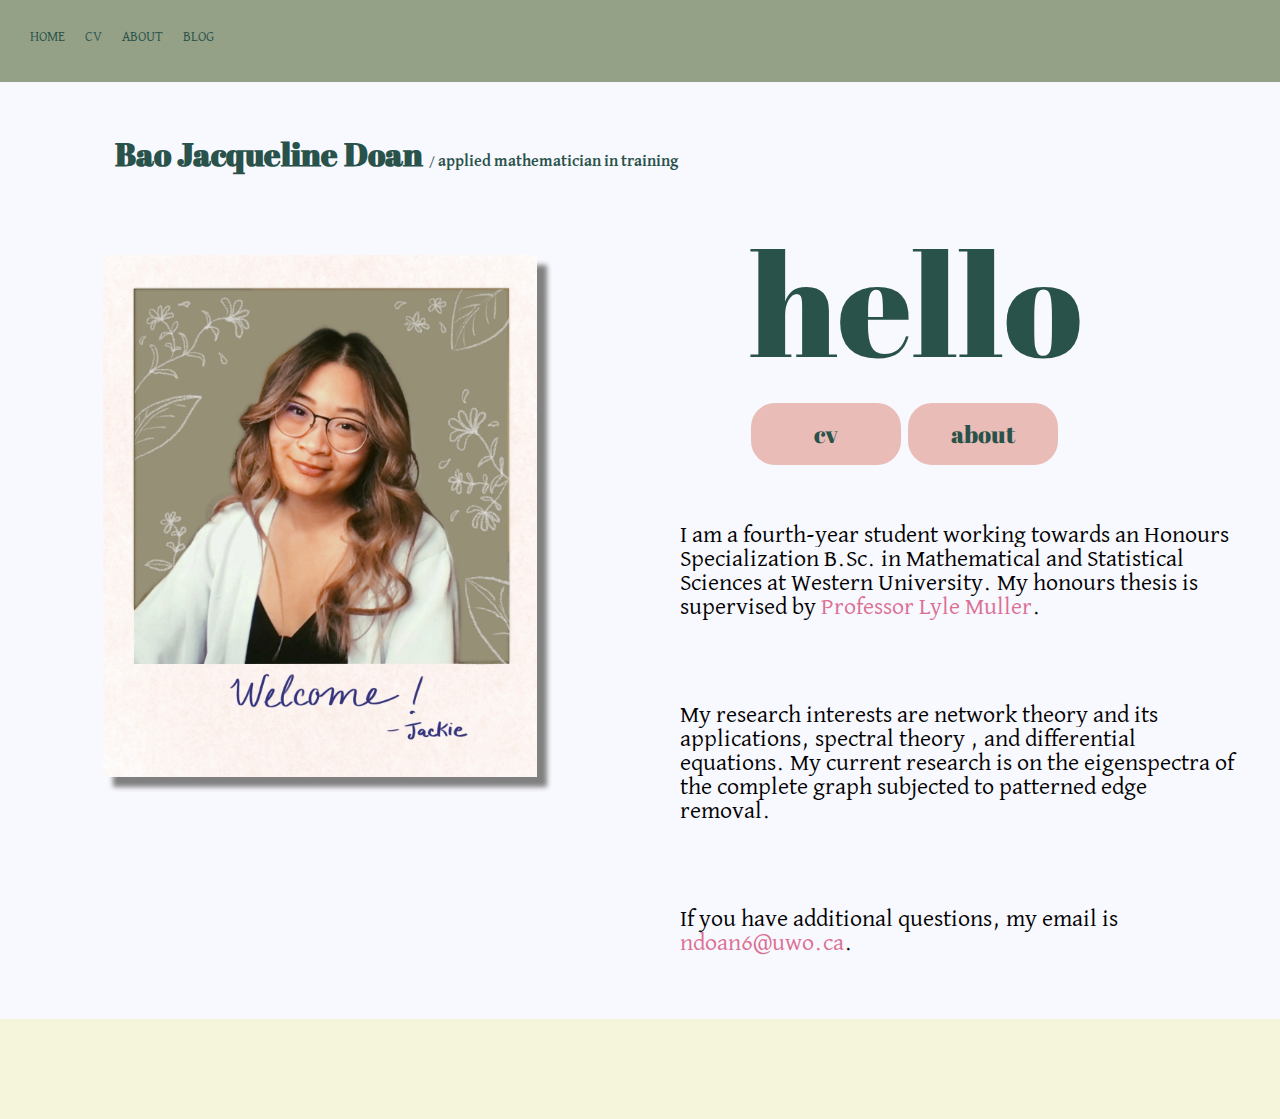
==== commit 046c384e: "bog" ====
--- a/index.html
+++ b/index.html
@@ -51,6 +51,9 @@
                       </div>
                       <div class="nav-link-wrapper">
                           <a href="about.html">About</a>
+                      </div>
+                      <div class="nav-link-wrapper">
+                          <a href="blog.html">Blog</a>
                       </div>
                 </div>
             </div>
--- a/styles.css
+++ b/styles.css
@@ -125,8 +125,8 @@
 }
 
 .greet{
-  margin-left: 10%;
-  font-size:12em;
+  margin-left: 16%;
+  font-size:9em;
   font-family: 'Abril Fatface';
   color: #29524A;
 }
@@ -244,9 +244,12 @@
 .aboutprofile{
 }
 
+
 .aboutimg{
-  width: 100%;
-  height: auto;
+  display: block;
+  width: 70%;
+  margin-left: auto;
+  margin-right: 30%;
 }
 
 .aboutprofile > p {
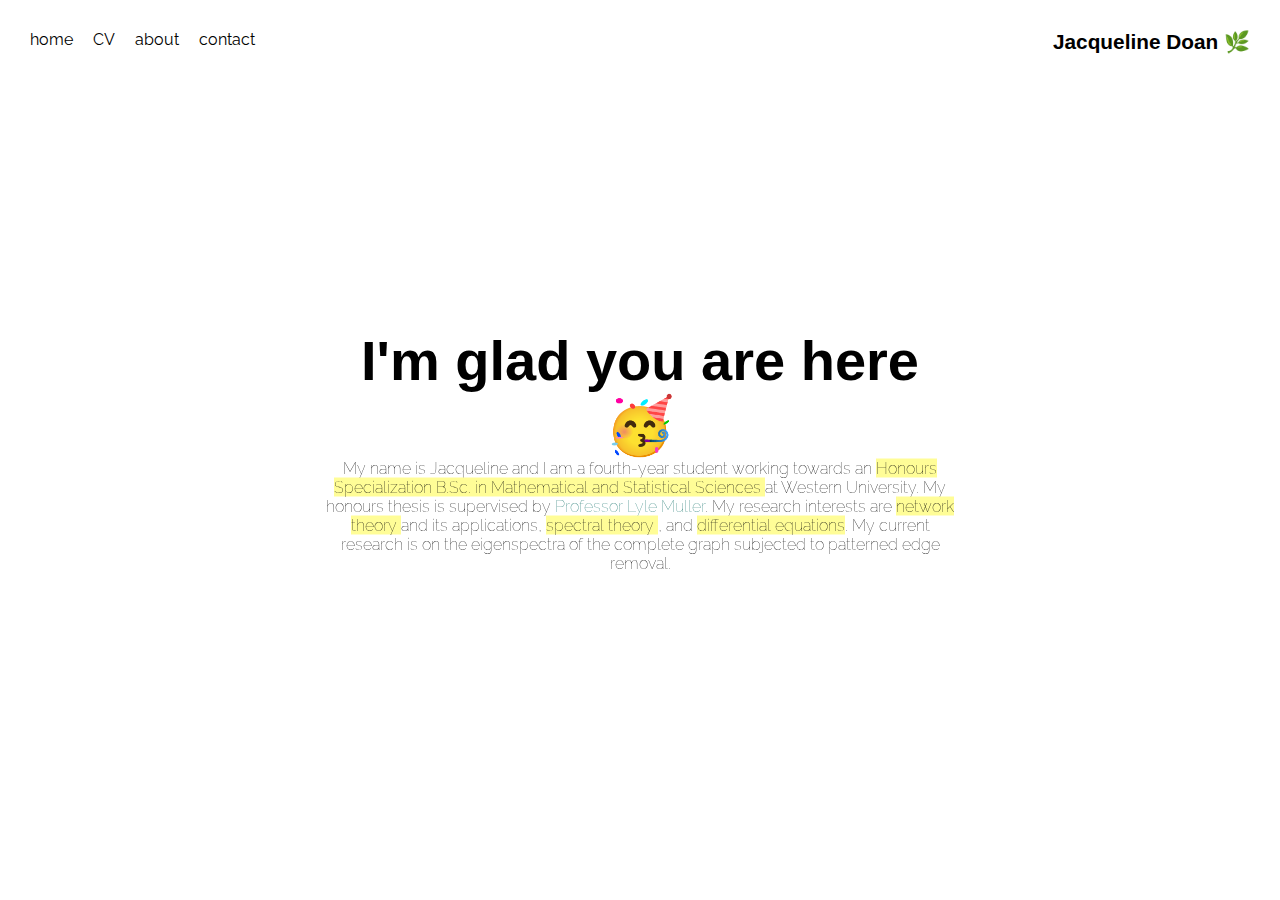
==== commit 3691dc3b: "new website" ====
--- a/index.html
+++ b/index.html
@@ -1,14 +1,16 @@
-</<!DOCTYPE html>
+<!DOCTYPE html>
 <html lang="en" dir="ltr">
-<!-- Hello, fancy seeing you here. Before you look at my codes, keep in mind that I learned HTML and CSS in a day and put this website together right after.
-Go easy on me. -->
+<!-- Hello, fancy seeing you here. I wrote these codes from scratch, and I am far from a web developer. So please go easy on me! -->
   <head>
-    <meta  harset="utf-8" name="viewport" content="width=device-width, initial-scale=1">
+    <meta  charset="utf-8" name="viewport" content="width=device-width, initial-scale=1">
     <title>Jacqueline Doan</title>
     <!-- fonts go here -->
     <link href="https://fonts.googleapis.com/css2?family=David+Libre&display=swap" rel="stylesheet">
     <link href="https://fonts.googleapis.com/css2?family=Piazzolla:ital,wght@1,600&display=swap" rel="stylesheet">
     <link href="https://fonts.googleapis.com/css2?family=Abril+Fatface&display=swap" rel="stylesheet">
+    <link rel="preconnect" href="https://fonts.gstatic.com"> 
+    <link href="https://fonts.googleapis.com/css2?family=Raleway&display=swap" rel="stylesheet">
+    <link href="https://fonts.googleapis.com/css2?family=Libre+Baskerville&family=Roboto&display=swap" rel="stylesheet">
     <link rel="stylesheet" href="styles.css">
     <style>
 * {
@@ -20,7 +22,7 @@
   float: left;
   width: 50%;
   padding: 10px;
-  /* height: 300px; /* Should be removed. Only for demonstration */ */
+  /* height: 300px; /* Should be removed. Only for demonstration */ 
 }
 
 /* Clear floats after the columns */
@@ -44,61 +46,62 @@
             <div class="nav-wrapper" id="navbar">
                 <div class="leftside">
                       <div class="nav-link-wrapper">
-                          <a href="index.html">Home</a>
+                          <a href="index.html">home </a>
                       </div>
                       <div class="nav-link-wrapper">
                           <a href="CVweb.pdf">CV</a>
                       </div>
                       <div class="nav-link-wrapper">
-                          <a href="about.html">About</a>
+                          <a href="about.html">about</a>
                       </div>
                       <div class="nav-link-wrapper">
-                          <a href="blog.html">Blog</a>
-                      </div>
+                        <a href="contact.html">contact</a>
+                    </div>
                 </div>
+                <div class="rightside">
+                    <div class="name">  Jacqueline Doan &#x1F33F;</div>
+              </div>
             </div>
             <!-- CONTENT -->
             <div class="content-wrapper" >
 
                <div class="profile-wrapper">
-                 <div class="name"> <span style="font-size: 2em; font-family: Abril Fatface"> Bao Jacqueline Doan </span>  <span style="font-size: 1em"  > / applied mathematician in training </span> </div>
+                 <div class="greet">  I'm glad you are here &#x1F973; </div>
+                 <div class="sub"> My name is Jacqueline and I am a fourth-year student working towards an <span class="highlightme">Honours Specialization B.Sc. in Mathematical and Statistical Sciences </span> at Western University. My honours thesis is supervised by <a href="https://www.mullerlab.ca">Professor Lyle Muller</a>. 
+                  My research interests are <span class="highlightme">network theory </span> and its applications, <span class="highlightme">spectral theory </span>, and <span class="highlightme">differential equations</span>. My current research is on the eigenspectra of the complete graph subjected to patterned edge removal. </div>
+                 <!-- <div class="button-wrapper">
+                    <form> <button class="button-style" formaction="CVweb.pdf"> cv </button> 
+                           <button class="button-style" formaction="about.html"> about </button> 
+                           <button class="button-style" formaction="about.html"> about </button> 
+                        </form>
+                </div> -->
+                 <!-- <div class="name"> Bao Jacqueline Doan &#x1F33F; </div>
+                 <div class="sub"> applied mathematician in training </div> -->
+                 <!-- <div class="row">
+                           <div class="column">
 
-                 <div class="row">
-                           <div class="column" style="background-color:#F8F8FF;">
+                                <div class="profile-img">
+                                    <img src="images/welcome.jpeg" alt="My face." class="responsive">
+                                </div>
+                           </div>
+                           <div class="column">
+                               
+                                <div class="button-wrapper">
+                                        <form> <button class="button-style" formaction="CVweb.pdf"> cv </button> <button class="button-style" formaction="about.html"> about </button> </form>
+                                </div>
+                                <div class="subtitles">
+                                        <p>I am a fourth-year student working towards an <span class="highlightme">Honours Specialization B.Sc. in Mathematical and Statistical Sciences </span> at Western University. My honours thesis is supervised by <a href="https://www.mullerlab.ca">Professor Lyle Muller</a>. </p>
+                                        <p>My research interests are <span class="highlightme">network theory </span> and its applications, <span class="highlightme">spectral theory </span>, and <span class="highlightme">differential equations</span>. My current research is on the eigenspectra of the complete graph subjected to patterned edge removal. </p>
+                                        <p>If you have additional questions, my email is <a href="mailto:ndoan6@uwo.ca">ndoan6@uwo.ca</a>. </p>
+                                </div>
+                            </div>
 
-                             <div class="profile-img">
-                             <img src="images/welcome.jpeg" alt="My face." class="responsive">
-                             </div>
-
-                           </div>
-
-                           <div class="column" style="background-color:#F8F8FF;">
-                             <div class="greet">  hello  </div>
-                             <div class="button-wrapper">
-                               <form> <button class="button-style" formaction="CVweb.pdf"> cv </button> <button class="button-style" formaction="about.html"> about </button> </form>
-                              </div>
-                             <div class="subtitles">
-                             <p>I am a fourth-year student working towards an <span class="highlightme">Honours Specialization B.Sc. in Mathematical and Statistical Sciences </span> at Western University. My honours thesis is supervised by <a href="https://www.mullerlab.ca">Professor Lyle Muller</a>. </p>
-                             <p>My research interests are <span class="highlightme">network theory </span> and its applications, <span class="highlightme">spectral theory </span>, and <span class="highlightme">differential equations</span>. My current research is on the eigenspectra of the complete graph subjected to patterned edge removal. </p>
-                             <p>If you have additional questions, my email is <a href="mailto:ndoan6@uwo.ca">ndoan6@uwo.ca</a>. </p>
-                           </div>
-                          </div>
-
-              </div>
+                    </div> -->
 
 
-          </div>
-          <!-- FOOTER -->
-          <div class="footer-wrapper">
-          <!-- <img src="images/backgroundmath2.jpg" alt="room.">
-          <div class="overlay"> -->
-            <!-- <div class="footer-text">
-                <p>  </p>
-            </div> -->
-          <!-- </div> -->
-        </div>
-
-  </div>
+                </div>
+            </div>
+   </div>
 
 <script>
 
--- a/styles.css
+++ b/styles.css
@@ -7,12 +7,11 @@
   height: auto;
 }
 
-.highlightme {background-color: ghostwhite;}
+.highlightme {background-color: rgb(255, 253, 151);}
 
 .container{
   display: grid;
   grid-template-columns: 1fr;
-  background-color: Beige;
 }
 
 .sticky {
@@ -26,39 +25,48 @@
 }
 
 a:link{
-     color: PaleVioletRed;
+     color: rgb(45, 129, 122);
      text-decoration: none;
 }
-
 a:hover{
      color: LightCoral;
      text-decoration: none;
 }
 a:visited{
-  color: PaleVioletRed;
-  text-decoration: line-through;
-}
+  color: rgb(45, 129, 122);
+} 
 
 
 /* NAVBAR*/
 
 .nav-wrapper{
-  font-family: 'David Libre', sans-serif;
+  font-family: raleway, sans-serif;
   display: flex;
   justify-content: space-between;
   padding: 30px;
-  background-color: #94A187;
+  background-color: rgb(255, 255, 255);
 }
 
 .leftside{
     display: flex;
 }
 
+.rightside{
+  display: flex;
+}
+
 
 .nav-wrapper > .leftside > div{
     margin-right: 20px;
-    font-size: 0.9em;
-    text-transform: uppercase;
+    font-size: 1em;
+    /* text-transform: uppercase; */
+}
+
+.nav-wrapper > .rightside > p {
+  font-family: Arial, sans-serif;
+  font-weight:700;
+  margin-right: 20px;
+  font-size: 1.3em;
 }
 
 .nav-link-wrapper{
@@ -68,43 +76,62 @@
 }
 
 .nav-link-wrapper a {
-  color: #29524A;
+  color: #000000;
   text-decoration: none;
   transition: color 0.5s;
 }
 
-.nav-link-wrapper:hover {
+/* .nav-link-wrapper:hover {
   border-bottom: 1px solid black;
-}
+} */
 
 .nav-link-wrapper a:hover {
-    color: Teal;
+    color: rgb(0, 0, 0);
+    text-shadow: 3px 2px rgb(255, 246, 121);
 }
 
 /* Content */
 .content-wrapper{
-  font-family: 'David Libre', sans-serif;
+  font-family: 'raleway', sans-serif;
   /* display: grid;
   grid-template-columns: 1fr; */
-  background-color: #F8F8FF;
-  margin-bottom: 100px;
+}
+
+.aboutcontent-wrapper{
+  font-family: 'raleway', sans-serif;
+  /* display: grid;
+  grid-template-columns: 1fr; */
 }
 
 .name{
-  /* font-family: 'Abril Fatface', sans-serif; */
-  margin-top: 50px;
-  margin-bottom: 20px;
-  margin-left: 9%;
-  text-align: left;
-  /* font-size: 3.5em; */
-  color: #29524A;
+  font-family: Arial, sans-serif;
+  font-weight:700;
+  /* text-transform: uppercase; */
+  font-size: 1.3em;
+  color: #000000 ;
+}
+.profile-wrapper{
+  position: fixed;
+  top: 50%;
+  left: 50%;
+  transform: translate(-50%,-50%);
+}
+.greet{
+  text-align: center;
+  font-size:3.5em;
+  font-family: "arial";
   font-weight: bold;
-  /* text-transform: uppercase; */
-}
-
-/* .profile-wrapper{
-  position: relative;
-} */
+  color: #000000;
+}
+.sub{
+  text-align: center;
+  font-family: raleway, sans-serif;
+  font-weight: lighter;
+  max-width: 45em;
+  font-size: 1em;
+}
+
+
 
 .profile-img img {
   display: block;
@@ -117,63 +144,21 @@
 
 
 .title{
+  font-family: Arial, Helvetica, sans-serif;
+  font-weight: bold;
   margin-top: 50px;
   margin-bottom: 20px;
   text-align: center;
   font-size: 3em;
-  color: #29524A;
-}
-
-.greet{
-  margin-left: 16%;
-  font-size:9em;
-  font-family: 'Abril Fatface';
-  color: #29524A;
-}
-.button-wrapper{
-    margin-left: 16%;
-}
-.button-style{
-    width: 150px;
-    border: none;
-    color: #29524A;
-    padding: 15px 32px;
-    text-align: center;
-    font-family: 'Abril Fatface';
-    display: inline-block;
-    font-size: 1.5em;
-    margin: 4px 2px;
-    cursor: pointer;
-    background-color: #e9bcb7;
-    border-radius: 24px;
-}
-
-.subtitles {
+  color: #000000;
+}
+
+.asub{
+  margin-left: 25%;
+  margin-right: 25%;
+  text-align: left;
   max-width: 30em;
-  /* margin-left: auto;
-  margin-right: auto; */
-  margin-top: auto;
-  margin-bottom: auto;
-  font-size: 1.5em;
-  color: black;
-
-}
-.subtitles p{
-  text-align: left;
-  padding: 30px;
-}
-
-.container > .content-wrapper > .profile-wrapper > .subtitles a:link{
-    color: CadetBlue;
-    text-decoration: none;
-}
-.container > .content-wrapper > .profile-wrapper > .subtitles a:hover{
-    color: LightCoral;
-    text-decoration: none;
-}
-.container > .content-wrapper > .profile-wrapper > .subtitles a:visited{
-    color: PaleVioletRed;
-    text-decoration: line-through;
+  font-size: 1.2em;
 }
 
 table.center {
@@ -192,17 +177,6 @@
 
 tr:hover{
   background-color: LemonChiffon;
-}
-
-.footer-wrapper{
-  position: relative;
-  width: 100%;
-  font-family: 'Piazzolla', sans-serif;
-}
-.footer-wrapper > img{
-  display: block;
-  width: 100%;
-  height: auto;
 }
 
 .overlay {
@@ -218,31 +192,10 @@
   background-color: Teal;
 }
 
-.footer-wrapper:hover .overlay {
-  opacity: 1;
-}
-
-.footer-text {
-  margin: 30px;
-  position: absolute;
-  top: 50%;
-  left: 50%;
-  transform: translate(-50%, -50%);
-  -ms-transform: translate(-50%, -50%);
-  border-bottom: 1px solid #94A187;
-}
-
-.footer-text p{
-  text-align: center;
-  color: #29524A;
-  font-size: 20px;
-}
 
 
 /* ABOUT ME */
 
-.aboutprofile{
-}
 
 
 .aboutimg{
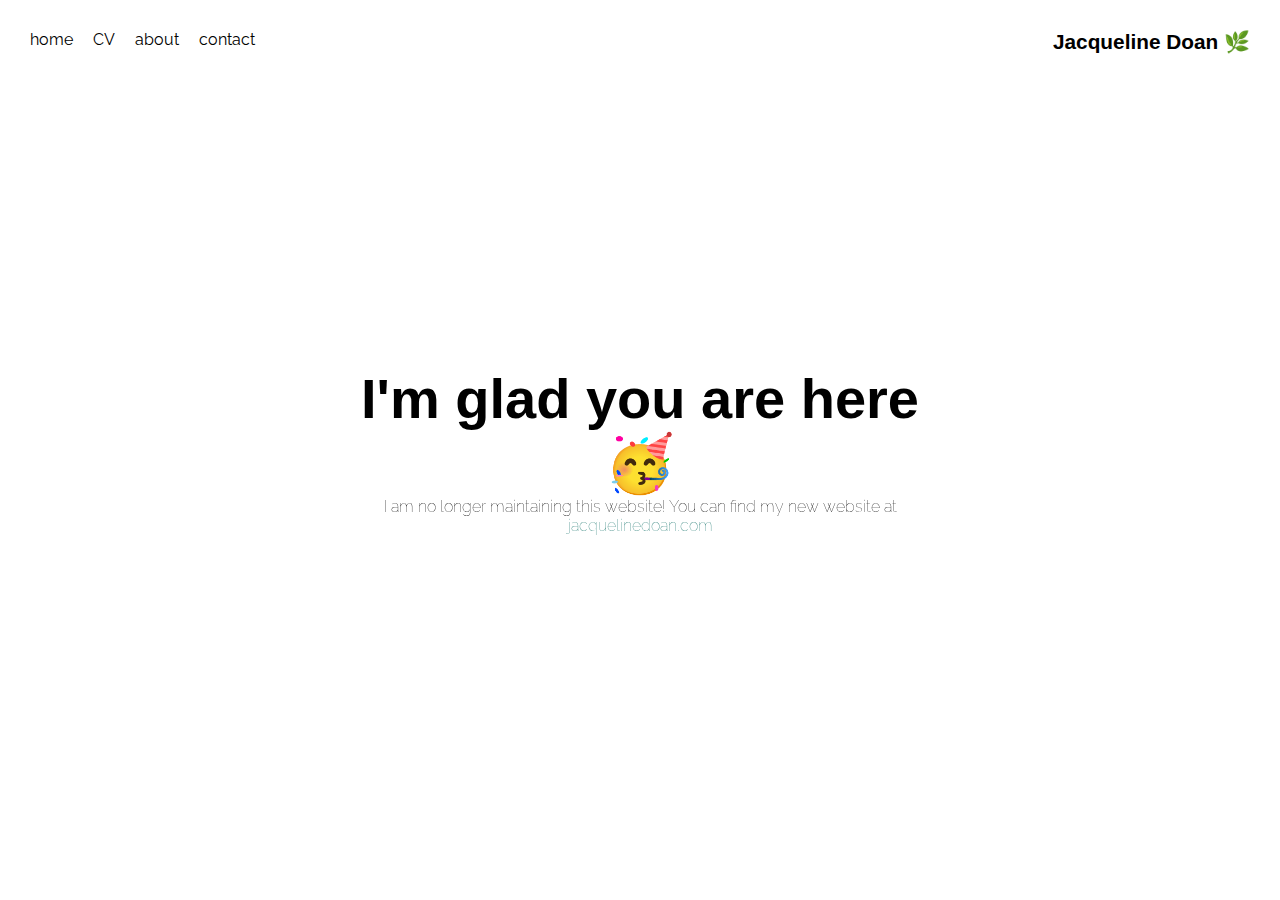
==== commit 3877cb6b: "Update index.html" ====
--- a/index.html
+++ b/index.html
@@ -67,8 +67,8 @@
 
                <div class="profile-wrapper">
                  <div class="greet">  I'm glad you are here &#x1F973; </div>
-                 <div class="sub"> My name is Jacqueline and I am a fourth-year student working towards an <span class="highlightme">Honours Specialization B.Sc. in Mathematical and Statistical Sciences </span> at Western University. My honours thesis is supervised by <a href="https://www.mullerlab.ca">Professor Lyle Muller</a>. 
-                  My research interests are <span class="highlightme">network theory </span> and its applications, <span class="highlightme">spectral theory </span>, and <span class="highlightme">differential equations</span>. My current research is on the eigenspectra of the complete graph subjected to patterned edge removal. </div>
+                 <div class="sub"> I am no longer maintaining this website! You can find my new website at <a href="https://www.jacquelinedoan.com/home"> jacquelinedoan.com</a>
+                  </div>
                  <!-- <div class="button-wrapper">
                     <form> <button class="button-style" formaction="CVweb.pdf"> cv </button> 
                            <button class="button-style" formaction="about.html"> about </button> 
